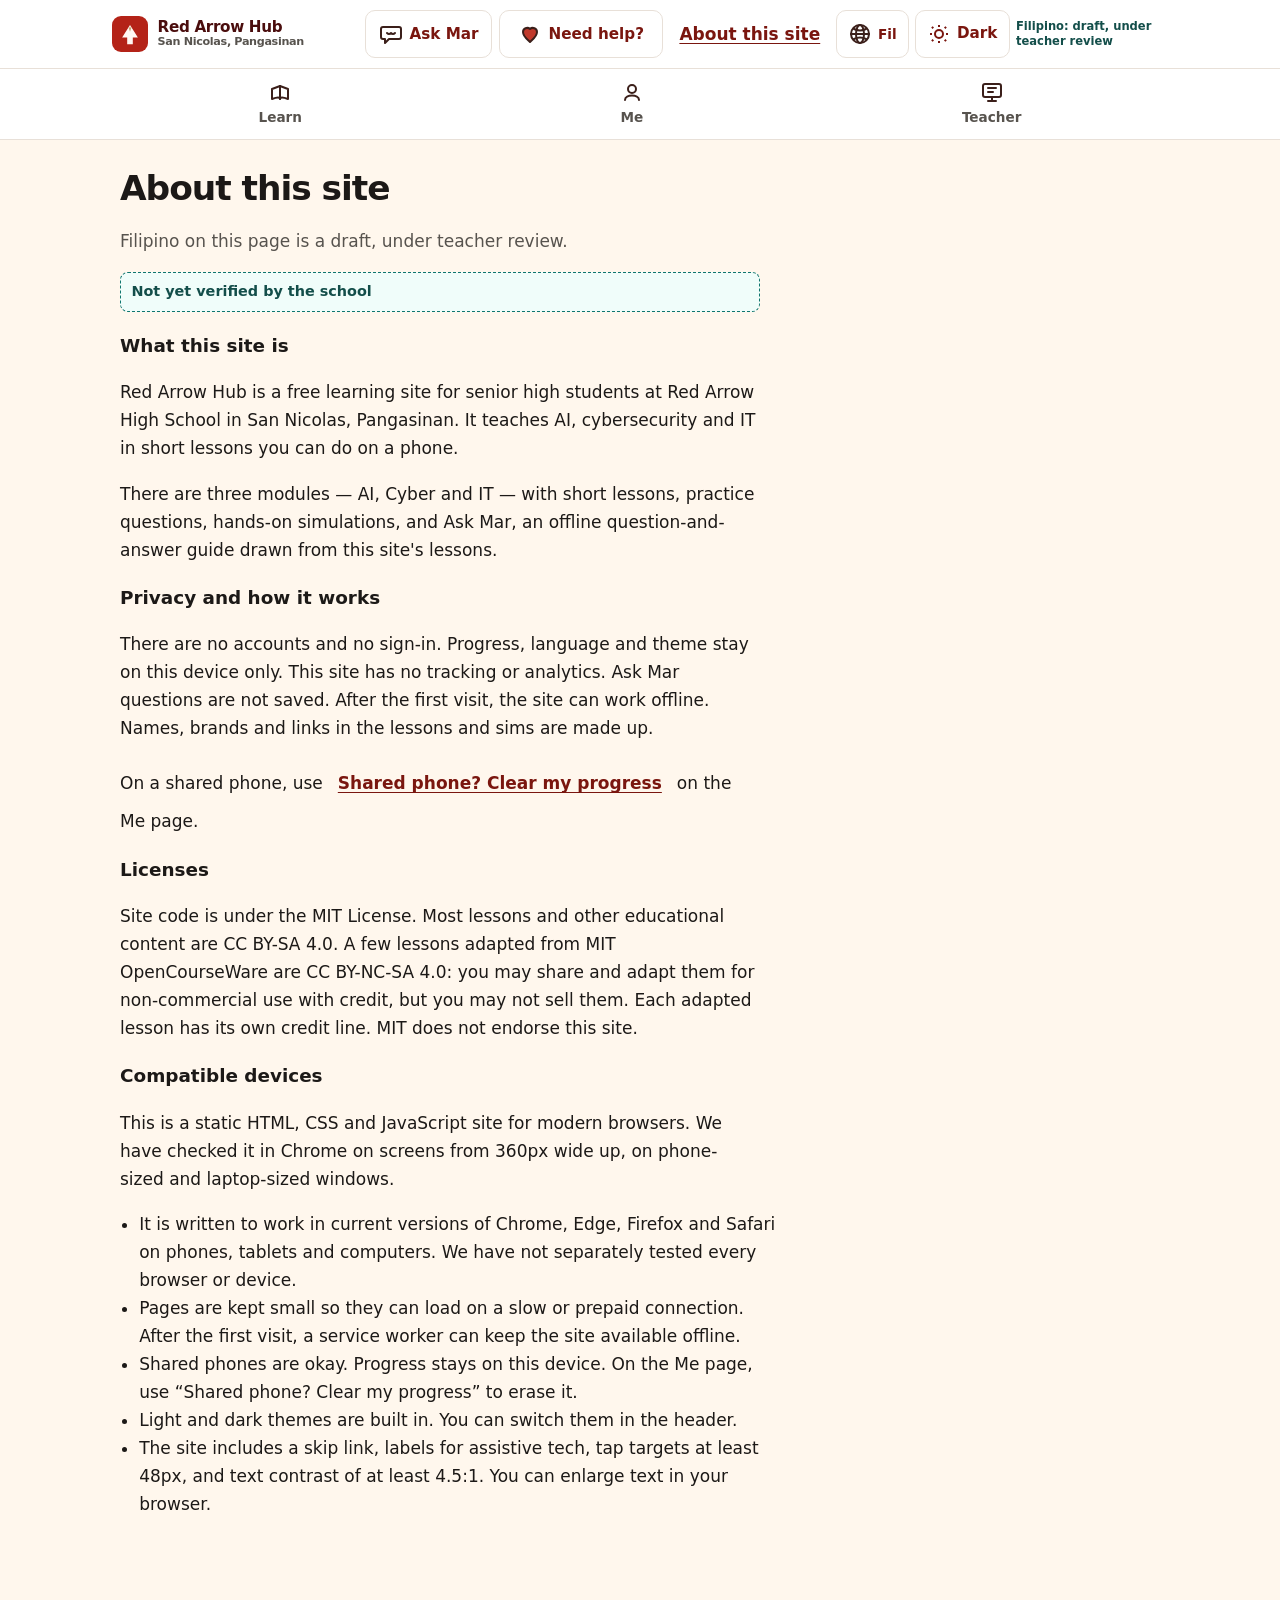
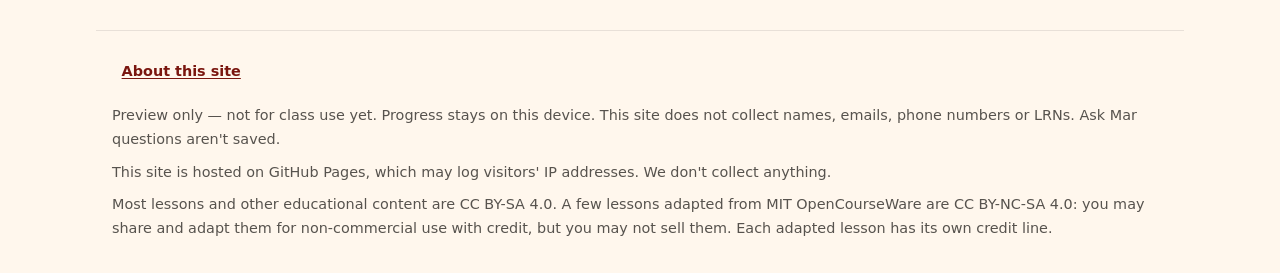
==== about.html @ ebcc93bf "Add the About page and finish v21 preview fixes (local only). Hotline numbers stay on one line, the " ====
<!DOCTYPE html><html lang="en"><head><script>(function(){try{var p=localStorage.getItem("ra-proj")==="1";var t=p?"light":localStorage.getItem("ra-theme");if(t!=="light"&&t!=="dark")t=(window.matchMedia&&matchMedia("(prefers-color-scheme: dark)").matches)?"dark":"light";document.documentElement.setAttribute("data-theme",t)}catch(e){}})();</script><meta charset="utf-8"><meta name="viewport" content="width=device-width, initial-scale=1"><meta name="theme-color" content="#7a160f"><title>About this site · Red Arrow Hub</title><link rel="stylesheet" href="css/styles.css"><link rel="stylesheet" href="v2.css"><link rel="icon" href="assets/logo.svg"><link rel="manifest" href="manifest.webmanifest"></head><body data-page="about"><a class="skip-link" href="#main">Skip to content</a><header class="site-header" id="shell-header"><div class="header-inner"><a class="logo" href="index.html"><img src="assets/logo.svg" width="36" height="36" alt=""><span class="logo-text"><strong>Red Arrow Hub</strong><span>San Nicolas, Pangasinan</span></span></a></div></header><main id="main" class="wrap" tabindex="-1"><p class="boot-msg" role="status"><span class="boot-dot" aria-hidden="true"></span>Loading lessons… · Naglo-load ang mga aralin…</p><noscript><p class="boot-msg">Red Arrow Hub needs JavaScript to show lessons. Please turn it on in your browser settings, or ask a teacher for help. · Kailangan ng JavaScript ng Red Arrow Hub. Paki-on ito sa browser settings, o magtanong sa guro.</p></noscript></main><script defer src="data.js"></script><script defer src="art/art-index.js"></script><script defer src="askmar/askmar-safety.js"></script><script defer src="v2.js"></script></body></html>
---- css/styles.css ----
/* Red Arrow AI & Cyber Hub
   Mobile-first, system fonts only, no external requests. */

:root {
  --red: #c0392b;
  --red-dark: #7a160f;
  --red-deep: #4a0d0d;
  --red-soft: #fde8e6;
  --stroke: #3b1f1a;
  --ink: #1c1917;
  --muted: #57534e;
  --paper: #fff7ed;
  --card: #ffffff;
  --line: #e8e0d8;
  --gold: #f5b301;
  --teal: #0f766e;
  --teal-soft: #ccfbf1;
  --ok: #166534;
  --ok-soft: #dcfce7;
  --warn: #9a3412;
  --warn-soft: #ffedd5;
  --bad: #991b1b;
  --bad-soft: #fee2e2;
  --shadow: 0 8px 24px rgba(74, 13, 13, 0.08);
  --radius: 16px;
  --max: 68rem;
  --header-h: 3.75rem;
  --font: system-ui, -apple-system, "Segoe UI", Roboto, "Noto Sans", "Helvetica Neue", Arial, sans-serif;
  --mono: ui-monospace, "Cascadia Code", "SF Mono", Menlo, Consolas, monospace;
  --font-mono: var(--mono);
  --bg: var(--paper);
  --text: var(--ink);
  --border: var(--line);
  --card: #fff;
}

*,
*::before,
*::after { box-sizing: border-box; }

html {
  scroll-behavior: smooth;
  -webkit-text-size-adjust: 100%;
}

body {
  margin: 0;
  font-family: var(--font);
  font-size: 1.0625rem;
  line-height: 1.65;
  color: var(--ink);
  background: var(--paper);
  min-height: 100vh;
}

img, svg { max-width: 100%; height: auto; }
a { color: var(--red-dark); text-underline-offset: 0.15em; }
a:hover { color: var(--red); }
:focus-visible {
  outline: 3px solid var(--red);
  outline-offset: 2px;
}

.skip-link {
  position: absolute;
  left: 0.75rem;
  top: -100px;
  background: var(--red-deep);
  color: #fff;
  padding: 0.5rem 0.85rem;
  border-radius: 0 0 8px 8px;
  z-index: 100;
  min-height: 48px;
  display: inline-flex;
  align-items: center;
  box-sizing: border-box;
}
.skip-link:focus { top: 0; }

/* Header */
.site-header {
  position: sticky;
  top: 0;
  z-index: 40;
  background: var(--card);
  border-bottom: 1px solid var(--line);
}
.header-inner {
  max-width: var(--max);
  margin: 0 auto;
  display: flex;
  flex-wrap: wrap;
  align-items: center;
  justify-content: space-between;
  gap: 0.75rem;
  padding: 0.6rem 1rem;
  min-height: var(--header-h);
}
.logo {
  display: flex;
  align-items: center;
  gap: 0.6rem;
  text-decoration: none;
  color: var(--red-deep);
  font-weight: 750;
  letter-spacing: -0.02em;
  min-width: 0;
}
.logo svg { width: 36px; height: 36px; flex: 0 0 auto; }
.logo-text { display: flex; flex-direction: column; line-height: 1.15; min-width: 0; }
.logo-text strong { font-size: 0.95rem; white-space: nowrap; overflow: hidden; text-overflow: ellipsis; }
.logo-text span { font-size: 0.7rem; font-weight: 600; color: var(--muted); }

.header-actions { display: flex; align-items: center; gap: 0.5rem; flex: 0 0 auto; }

.lang-toggle {
  display: inline-flex;
  border: 1px solid var(--line);
  border-radius: 999px;
  overflow: hidden;
  background: var(--paper);
}
.lang-toggle button {
  appearance: none;
  border: 0;
  background: transparent;
  color: var(--muted);
  font: inherit;
  font-size: 0.75rem;
  font-weight: 700;
  letter-spacing: 0.04em;
  padding: 0.4rem 0.65rem;
  cursor: pointer;
  min-height: 36px;
}
.lang-toggle button[aria-pressed="true"] {
  background: var(--red);
  color: #fff;
}

.nav-toggle {
  appearance: none;
  border: 1px solid var(--line);
  background: #fff;
  border-radius: 10px;
  padding: 0.4rem 0.7rem;
  font: inherit;
  font-size: 0.85rem;
  font-weight: 650;
  cursor: pointer;
  min-height: 40px;
  color: var(--ink);
}
.site-nav {
  display: none;
  border-top: 1px solid var(--line);
  background: #fff;
  flex-basis: 100%;
  width: 100%;
}
.site-nav.open { display: block; }
.site-nav ul {
  list-style: none;
  margin: 0 auto;
  padding: 0.5rem 1rem 0.85rem;
  max-width: var(--max);
}
.site-nav a {
  display: block;
  text-decoration: none;
  color: var(--ink);
  font-weight: 600;
  padding: 0.7rem 0.4rem;
  border-radius: 8px;
}
.site-nav a:hover,
.site-nav a[aria-current="page"] {
  background: var(--red-soft);
  color: var(--red-dark);
}

.draft-banner {
  display: none;
  background: var(--warn-soft);
  color: var(--warn);
  text-align: center;
  font-size: 0.85rem;
  padding: 0.5rem 1rem;
  border-bottom: 1px solid #fdba74;
}
body.lang-fil .draft-banner { display: block; }

.wrap {
  max-width: var(--max);
  margin: 0 auto;
  padding: 1.25rem 1rem 3rem;
}

/* Hero */
.hero {
  position: relative;
  overflow: hidden;
  background:
    linear-gradient(165deg, var(--red-deep) 0%, var(--red-dark) 48%, #9f1e16 100%);
  color: #fff;
  padding: 2.1rem 1rem 2.4rem;
}
.hero .wrap { padding-top: 0; padding-bottom: 0; }
.hero-kicker {
  display: inline-block;
  background: rgba(255,255,255,0.12);
  border: 1px solid rgba(255,255,255,0.22);
  border-radius: 999px;
  font-size: 0.75rem;
  font-weight: 700;
  letter-spacing: 0.06em;
  text-transform: uppercase;
  padding: 0.3rem 0.7rem;
  margin: 0 0 0.9rem;
}
.hero h1 {
  font-size: clamp(1.7rem, 5vw, 2.7rem);
  line-height: 1.15;
  letter-spacing: -0.03em;
  margin: 0 0 0.75rem;
  max-width: 18ch;
}
.hero .lead {
  margin: 0 0 1.25rem;
  max-width: 38rem;
  font-size: 1.05rem;
  color: rgba(255,255,255,0.9);
}
.hero-actions { display: flex; flex-wrap: wrap; gap: 0.6rem; }
.hero-arrow {
  position: absolute;
  right: -1.5rem;
  bottom: -2rem;
  width: 11rem;
  height: 11rem;
  opacity: 0.12;
  pointer-events: none;
}

/* Buttons */
.btn {
  display: inline-flex;
  align-items: center;
  justify-content: center;
  gap: 0.4rem;
  text-decoration: none;
  font-weight: 700;
  font-size: 0.95rem;
  border-radius: 999px;
  padding: 0.7rem 1.15rem;
  min-height: 48px;
  border: 2px solid transparent;
  cursor: pointer;
  font-family: inherit;
}
.btn-primary { background: #fff; color: var(--red-dark); }
.btn-primary:hover { background: var(--red-soft); color: var(--red-dark); }
.btn-ghost { background: transparent; color: #fff; border-color: rgba(255,255,255,0.45); }
.btn-ghost:hover { background: rgba(255,255,255,0.1); color: #fff; }
.btn-solid { background: var(--red); color: #fff; border-color: var(--red); }
.btn-solid:hover { background: var(--red-dark); color: #fff; }
.btn-outline { background: #fff; color: var(--red-dark); border-color: var(--line); }
.btn-outline:hover { border-color: var(--red); color: var(--red); }
.btn[disabled] { opacity: 0.55; cursor: not-allowed; }

/* Cards & grids */
.grid {
  display: grid;
  gap: 1rem;
}
.cards-2, .cards-4 { display: grid; gap: 1rem; }
.card {
  background: var(--card);
  border: 1px solid var(--line);
  border-radius: var(--radius);
  padding: 1.15rem 1.15rem 1.25rem;
  box-shadow: var(--shadow);
  text-decoration: none;
  color: inherit;
  display: flex;
  flex-direction: column;
  gap: 0.4rem;
}
a.card:hover { border-color: var(--red); transform: translateY(-1px); }
.card h2, .card h3 { margin: 0.15rem 0 0.2rem; letter-spacing: -0.02em; }
.card p { margin: 0; color: var(--muted); }
.card .icon-bubble {
  width: 2.5rem;
  height: 2.5rem;
  border-radius: 12px;
  display: grid;
  place-items: center;
  background: var(--red-soft);
  color: var(--red-dark);
  margin-bottom: 0.25rem;
}
.card .icon-bubble.teal { background: var(--teal-soft); color: var(--teal); }
.card .go {
  margin-top: auto;
  padding-top: 0.7rem;
  font-weight: 700;
  color: var(--red-dark);
  font-size: 0.9rem;
}

.section-head { margin: 2rem 0 1rem; }
.section-head h2 {
  margin: 0 0 0.35rem;
  font-size: 1.45rem;
  letter-spacing: -0.02em;
}
.section-head p { margin: 0; color: var(--muted); }

.note, .callout {
  border-radius: 12px;
  padding: 0.9rem 1rem;
  margin: 1rem 0;
}
.callout { background: #fff; border: 1px solid var(--line); }
.callout-tip { background: var(--teal-soft); border: 1px solid #99f6e4; }
.callout-warn { background: var(--warn-soft); border: 1px solid #fdba74; }
.callout-try { background: var(--red-soft); border: 1px solid #fecaca; }
.callout h3 { margin: 0 0 0.3rem; font-size: 1rem; }
.callout p:last-child { margin-bottom: 0; }

.kicker {
  color: var(--red);
  font-weight: 700;
  font-size: 0.8rem;
  letter-spacing: 0.06em;
  text-transform: uppercase;
  margin: 0 0 0.35rem;
}
.lead { font-size: 1.12rem; color: var(--muted); }

article.lesson h1,
.page-title {
  font-size: clamp(1.55rem, 4vw, 2.15rem);
  letter-spacing: -0.03em;
  line-height: 1.2;
  margin: 0 0 0.6rem;
}
article.lesson h2 {
  font-size: 1.2rem;
  margin: 1.6rem 0 0.5rem;
  letter-spacing: -0.02em;
}
article.lesson ul, article.lesson ol { padding-left: 1.2rem; }
article.lesson li { margin: 0.3rem 0; }

.lesson-nav {
  display: flex;
  justify-content: space-between;
  gap: 0.75rem;
  flex-wrap: wrap;
  margin-top: 2rem;
  padding-top: 1.25rem;
  border-top: 1px solid var(--line);
}

/* Quiz */
.quiz {
  background: #fff;
  border: 1px solid var(--line);
  border-radius: var(--radius);
  padding: 1.1rem;
  margin: 2rem 0 0;
  box-shadow: var(--shadow);
}
.quiz h2 { margin: 0 0 0.35rem; font-size: 1.2rem; }
.quiz-progress { color: var(--muted); font-size: 0.9rem; margin-bottom: 0.8rem; }
.quiz-q { font-weight: 700; margin: 0 0 0.75rem; }
.choices { display: grid; gap: 0.5rem; }
.choice {
  text-align: left;
  font: inherit;
  background: var(--paper);
  border: 1px solid var(--line);
  border-radius: 12px;
  padding: 0.75rem 0.9rem;
  cursor: pointer;
  min-height: 48px;
}
.choice:hover { border-color: var(--red); }
.choice.selected { border-color: var(--red); background: var(--red-soft); }
.choice.correct { border-color: var(--ok); background: var(--ok-soft); }
.choice.wrong { border-color: var(--bad); background: var(--bad-soft); }
.quiz-feedback { margin: 0.8rem 0 0; padding: 0.7rem 0.8rem; border-radius: 10px; }
.quiz-feedback.ok { background: var(--ok-soft); color: var(--ok); }
.quiz-feedback.bad { background: var(--bad-soft); color: var(--bad); }
.quiz-actions { display: flex; flex-wrap: wrap; gap: 0.5rem; margin-top: 1rem; }
.quiz-score { font-size: 1.05rem; }

/* Phishing game */
.phish-frame {
  background: #fff;
  border: 1px solid var(--line);
  border-radius: var(--radius);
  overflow: hidden;
  box-shadow: var(--shadow);
}
.phish-meta {
  display: flex;
  justify-content: space-between;
  gap: 0.5rem;
  font-size: 0.85rem;
  color: var(--muted);
  padding: 0.7rem 1rem;
  background: var(--paper);
  border-bottom: 1px solid var(--line);
}
.message {
  padding: 1rem;
  font-family: var(--font);
}
.message .from { font-weight: 700; margin: 0 0 0.15rem; }
.message .via { font-size: 0.8rem; color: var(--muted); margin: 0 0 0.7rem; }
.message .bubble {
  background: #f4f4f5;
  border-radius: 4px 16px 16px 16px;
  padding: 0.85rem 1rem;
  white-space: pre-wrap;
}
.message .linkish { color: #1d4ed8; text-decoration: underline; word-break: break-all; }
.phish-actions {
  display: grid;
  grid-template-columns: 1fr 1fr;
  gap: 0.6rem;
  padding: 0 1rem 1rem;
}
.phish-actions .btn { border-radius: 12px; }

/* Password checker */
.pw-box label { font-weight: 700; display: block; margin-bottom: 0.4rem; }
.pw-row { display: flex; gap: 0.4rem; }
.pw-row input[type="password"],
.pw-row input[type="text"] {
  flex: 1;
  font: inherit;
  padding: 0.7rem 0.8rem;
  border: 1px solid var(--line);
  border-radius: 12px;
  min-height: 48px;
  background: #fff;
}
.meter {
  height: 10px;
  background: var(--line);
  border-radius: 999px;
  overflow: hidden;
  margin: 0.8rem 0 0.35rem;
}
.meter > span {
  display: block;
  height: 100%;
  width: 0;
  background: var(--bad);
  transition: width 0.2s ease, background 0.2s ease;
}
.tips { margin: 0.8rem 0 0; padding-left: 1.15rem; }
.tips li { margin: 0.25rem 0; }
.privacy-inline { font-size: 0.85rem; color: var(--muted); margin-top: 0.6rem; }

/* Careers */
.role {
  border-left: 4px solid var(--red);
  padding-left: 0.9rem;
  margin: 1.2rem 0;
}
.resource {
  display: block;
  background: #fff;
  border: 1px solid var(--line);
  border-radius: 14px;
  padding: 1rem 1.1rem;
  margin: 0.7rem 0;
  text-decoration: none;
  color: inherit;
}
.resource:hover { border-color: var(--red); }
.resource h3 { margin: 0 0 0.25rem; font-size: 1.05rem; }
.resource p { margin: 0; color: var(--muted); font-size: 0.95rem; }
.resource .src { font-size: 0.75rem; font-weight: 700; color: var(--teal); letter-spacing: 0.04em; text-transform: uppercase; margin-bottom: 0.2rem; }

/* Footer */
.site-footer {
  background: var(--red-deep);
  color: rgba(255,255,255,0.85);
  padding: 1.6rem 1rem 2.2rem;
  font-size: 0.9rem;
}
.site-footer .wrap { padding-top: 0; padding-bottom: 0; }
.site-footer a { color: #fff; }
.site-footer p { margin: 0.35rem 0; }
.fineprint { opacity: 0.8; font-size: 0.82rem; }

/* Progress chips */
.progress-row { display: flex; flex-wrap: wrap; gap: 0.4rem; margin: 0.6rem 0 0; }
.chip {
  font-size: 0.75rem;
  font-weight: 700;
  border-radius: 999px;
  padding: 0.2rem 0.55rem;
  background: var(--paper);
  border: 1px solid var(--line);
  color: var(--muted);
}
.chip.done { background: var(--ok-soft); border-color: #86efac; color: var(--ok); }

/* Utilities */
.sr-only {
  position: absolute;
  width: 1px; height: 1px;
  padding: 0; margin: -1px;
  overflow: hidden; clip: rect(0,0,0,0);
  border: 0;
}
.muted { color: var(--muted); }
.center { text-align: center; }
.mt-0 { margin-top: 0; }

@media (min-width: 640px) {
  .cards-2 { grid-template-columns: 1fr 1fr; }
  .cards-4 { grid-template-columns: 1fr 1fr; }
  .hero { padding: 3rem 1rem 3.2rem; }
  .hero-arrow { width: 16rem; height: 16rem; right: 4%; bottom: -3rem; opacity: 0.16; }
}

@media (min-width: 900px) {
  .nav-toggle { display: none; }
  .site-nav {
    display: block;
    border-top: 0;
    margin-left: auto;
    flex-basis: auto;
    width: auto;
  }
  .header-inner { flex-wrap: nowrap; }
  .site-header .header-inner { display: grid; grid-template-columns: auto 1fr auto; align-items: center; }
  .site-nav { grid-column: 2; background: transparent; }
  .site-nav ul {
    display: flex;
    justify-content: flex-end;
    gap: 0.15rem;
    padding: 0 0.5rem;
  }
  .site-nav a { padding: 0.45rem 0.65rem; font-size: 0.92rem; }
  .header-actions { grid-column: 3; }
  .cards-4 { grid-template-columns: repeat(4, 1fr); }
  .wrap { padding: 1.75rem 1.5rem 4rem; }
}

@media (prefers-reduced-motion: reduce) {
  html { scroll-behavior: auto; }
  a.card:hover { transform: none; }
  .meter > span { transition: none; }
}
---- v2.css ----
/* Red Arrow Hub — app styles (loads after css/styles.css).
   One file, one pass: tokens first, then components. Colors come from tokens so
   dark mode only has to change tokens, not every component.
   Contrast targets: text >= 4.5:1 (AA) in both themes. */

/* ============ 1. Tokens ============ */
:root{
  --focus:#1d4ed8;
  --muted-strong:#44403c;
  --hover-bg:#fff1ef;
  --brand:#7a160f;
  --hint-bg:#eef6ff;--hint-line:#bfdbfe;--hint-ink:#1e3a8a;
  --soft-bg:#fff7ed;--soft-line:#fed7aa;--soft-ink:#7c2d12;
  --note-bg:#f0fdfa;--note-line:#0f766e;--note-ink:#134e4a;
  --gold-soft:#fffbeb;
  --purple-fill:#ede9fe;--purple-text:#5b21b6;
  --teal-fill:#ccfbf1;--teal-text:#0f766e;
  --green-fill:#dcfce7;--green-text:#166534;
  --lvl0-bg:#f5f5f4;--lvl0-ink:#44403c;
  --lvl2-bg:#dbeafe;--lvl2-ink:#1e3a8a;   /* 9.6:1 */
  --lvl3-bg:#dcfce7;--lvl3-ink:#14532d;   /* 8.9:1 */
  --lvl4-bg:#7a160f;--lvl4-ink:#fff;      /* 10:1 */
  --track:#e7e5e4;
  --kicker:#c0392b;
  --tab-h:68px;
  --font-mono:ui-monospace,"Cascadia Code","SF Mono",Menlo,Consolas,"Roboto Mono","Noto Sans Mono",monospace;
}
html[data-theme="dark"]{
  --bg:#0e1730;--card:#1a243a;--surface:#1a243a;--border:#6b7fa3;
  --text:#eef2f8;--muted:#a8b4c8;--muted-strong:#cbd5e1;--focus:#93c5fd;
  --paper:var(--bg);--ink:var(--text);--line:var(--border);
  --shadow:0 4px 16px rgba(0,0,0,.35);
  --red-soft:#3a1a1a;--ok-soft:#0b3d2a;--ok:#6ee7a0;--warn-soft:#3a2a12;--bad-soft:#3a1515;
  --hover-bg:#2a2150;
  --hint-bg:#172554;--hint-line:#3b5bab;--hint-ink:#dbeafe;
  --soft-bg:#3a2a12;--soft-line:#8a5a1c;--soft-ink:#fde3c4;
  --note-bg:#0f3d3a;--note-line:#5eead4;--note-ink:#ccfbf1;
  --gold-soft:#3a2f12;
  --purple-fill:#2a2150;--purple-text:#c4b5fd;
  --teal-fill:#0f3d3a;--teal-text:#5eead4;
  --green-fill:#0b3d2a;--green-text:#6ee7a0;
  --track:#33405c;
  --kicker:#fca5a5;
}
html[data-theme="dark"] body{background:var(--bg);color:var(--text)}

/* Light islands: the help card, sim boards and Need help stay warm and light in every theme
   (the art was drawn for light backgrounds, and the help card must look calm and familiar).
   In dark mode they use a dimmer off-white so they don't flash against the navy page. */
.overlay,.sim-board,.need-help-btn{
  color-scheme:light;
  --paper:#fff7ed;--card:#fff;--ink:#1c1917;--text:#1c1917;--muted:#57534e;--line:#e8e0d8;--border:#e8e0d8;
  --hover-bg:#fff1ef;--focus:#1d4ed8;
  --note-bg:#fff7ed;--note-line:#fed7aa;--note-ink:#7c2d12;
  --teal-text:#0f766e;--muted-strong:#44403c;--red-soft:#fde8e6;--kicker:#b03a2e;
  font-family:var(--font);letter-spacing:normal;color:var(--ink);
}
html[data-theme="dark"] .overlay{--paper:#ece3d6;--card:#f7f1e8;--line:#cbbfae;--border:#cbbfae}
html[data-theme="dark"] .sim-board{--paper:#f6efe6;--card:#ebe4da;--line:#c9bfb2;--border:#c9bfb2;border-color:#33405c}

/* ============ 2. Base ============ */
:focus-visible{outline:3px solid var(--focus)!important;outline-offset:3px}
main:focus,[tabindex="-1"]:focus{outline:none}
html.has-overlay,html.has-overlay body{overflow:hidden}
html{scroll-padding-bottom:calc(var(--tab-h) + 16px)}
html[data-theme="dark"] a{color:var(--teal-text)}
html[data-theme="dark"] a.btn-solid{color:#fff}
html[data-theme="dark"] a.btn-outline{color:var(--text)}
html[data-theme="dark"] .page-title,html[data-theme="dark"] .logo{color:var(--text)}
.sr-live{position:absolute;width:1px;height:1px;padding:0;margin:-1px;overflow:hidden;clip:rect(0,0,0,0);white-space:nowrap;border:0}
.muted{color:var(--muted)}
.kicker{color:var(--kicker)}
.section-gap{margin-top:1.5rem}
body.projector{font-size:1.5rem}

/* Loading shell (static HTML, replaced once scripts run) */
.boot-msg{display:flex;align-items:center;gap:.6rem;color:var(--muted);margin:1.5rem 0}
.boot-dot{width:.75rem;height:.75rem;border-radius:50%;background:var(--red);animation:boot-pulse 1s ease-in-out infinite alternate}
@keyframes boot-pulse{from{opacity:.25}to{opacity:1}}

/* ============ 3. Icons ============ */
.ui-ic{width:24px;height:24px;display:block;margin:0 auto;pointer-events:none;flex:0 0 auto}
.btn .ui-ic{display:inline-block;vertical-align:-6px;margin:0}
/* Icons are drawn dark-on-light: invert on dark surfaces, white on solid buttons. */
html[data-theme="dark"] .ui-ic{filter:invert(1) hue-rotate(180deg) brightness(1.15)}
html[data-theme="dark"] .overlay .ui-ic,html[data-theme="dark"] .sim-board .ui-ic,html[data-theme="dark"] .need-help-btn .ui-ic{filter:none}
html .btn-solid .ui-ic,html[data-theme="dark"] .btn-solid .ui-ic,html[data-theme="dark"] .overlay .btn-solid .ui-ic{filter:brightness(0) invert(1)}
html .btn-solid .ui-ic[src*="alert"],html[data-theme="dark"] .overlay .btn-solid .ui-ic[src*="alert"]{filter:none}
.icon-line,.note-line,.stat-line,.continue-meta{display:flex;align-items:flex-start;gap:.45rem}
.icon-line .ui-ic,.note-line .ui-ic,.continue-meta .ui-ic{margin:.1rem 0 0}
.stat-line{align-items:center;gap:.35rem .5rem;flex-wrap:wrap}
.stat-line .ui-ic{margin:0}.stat-line span{margin-right:.6rem}
.icon-heading{display:flex;align-items:center;gap:.4rem}.icon-heading .ui-ic{margin:0}
.icon-cell{display:flex;align-items:center;gap:.5rem}.icon-cell .ui-ic{margin:0;width:20px;height:20px}

/* ============ 4. Buttons, inputs, chips ============ */
.btn{min-height:48px}
.btn-outline,.nav-toggle{background:var(--card);color:var(--red-dark);border-color:var(--line)}
html[data-theme="dark"] .btn-outline,html[data-theme="dark"] .nav-toggle{color:var(--text);border-color:var(--border)}
.btn.is-wait,.btn[aria-disabled="true"]{background:var(--track);color:var(--muted-strong);border-color:var(--line);cursor:pointer}
.choice{min-height:48px;width:100%;color:var(--ink)}
html[data-theme="dark"] .choice{background:var(--card)}
.choice:hover,.mrow:hover{border-color:var(--red);background:var(--hover-bg)}
.choice:focus-visible,.mrow:focus-visible,.btn:focus-visible{box-shadow:0 0 0 6px rgba(29,78,216,.2)}
.text-input{flex:1;width:100%;min-width:0;min-height:48px;font:inherit;padding:.6rem .75rem;border:1px solid var(--line);border-radius:12px;background:var(--card);color:var(--ink);box-sizing:border-box}
.field-label{display:block;font-weight:700;margin-bottom:.25rem}
.save-status{min-height:1.4em;margin:.3rem 0 0;font-size:.9rem;font-weight:700;color:var(--teal-text)}
.save-status:empty{min-height:0;margin:0}

.lvl{display:inline-block;font-size:.875rem;font-weight:700;border-radius:999px;padding:.2rem .6rem;border:1px solid var(--line);background:var(--lvl0-bg);color:var(--lvl0-ink);white-space:normal;text-align:center;flex:0 1 auto;max-width:7rem}
.lvl.l2{background:var(--lvl2-bg);color:var(--lvl2-ink)}
.lvl.l3{background:var(--lvl3-bg);color:var(--lvl3-ink)}
.lvl.l4{background:var(--lvl4-bg);color:var(--lvl4-ink);border-color:var(--lvl4-bg)}

.tag-chip{display:inline-flex;align-items:center;justify-content:center;min-height:48px;min-width:48px;padding:12px 14px;border-radius:8px;border:2px solid currentColor;font:inherit;font-size:.9rem;font-weight:700;cursor:pointer}
.tag-chip.tag-ai{background:var(--purple-fill);color:var(--purple-text)}
.tag-chip.tag-cyber{background:var(--teal-fill);color:var(--teal-text)}
.tag-chip.tag-it{background:var(--green-fill);color:var(--green-text)}

.bar{height:8px;background:var(--track);border-radius:99px;overflow:hidden}
.bar>span{display:block;height:100%;background:var(--red)}

/* ============ 5. Header and tabs ============ */
.site-header,.tabbar{background:var(--card);color:var(--ink)}
.tabbar{border-top:1px solid var(--line)}
.tabbar-list{display:flex;justify-content:space-around;list-style:none;margin:0 auto;padding:.3rem;max-width:var(--max)}
.tab-link{position:relative;display:flex;flex-direction:column;align-items:center;gap:2px;min-width:48px;min-height:48px;box-sizing:border-box;padding:.4rem .6rem;text-align:center;text-decoration:none;color:var(--muted);font-weight:600;font-size:.85rem;border-radius:10px}
.tab-link:hover{color:var(--ink);background:var(--hover-bg)}
.tab-link.is-active{color:var(--red-dark);font-weight:800}
.tab-link.is-active::before{content:"";position:absolute;top:-.3rem;left:22%;right:22%;height:3px;border-radius:0 0 3px 3px;background:var(--red)}
html[data-theme="dark"] .tab-link.is-active{color:var(--text)}
html[data-theme="dark"] .tab-link{color:var(--muted)}
.logo{min-height:48px;display:inline-flex;align-items:center}
.header-actions{flex-wrap:wrap;align-items:center;gap:.4rem}
.nav-toggle{min-height:48px;min-width:48px;display:inline-flex;align-items:center;gap:.35rem}
.theme-toggle{min-height:48px;min-width:48px;display:inline-flex;align-items:center;justify-content:center;padding:.4rem .7rem}
.ask-toggle{display:none;gap:.4rem;border-radius:10px;padding:.4rem .8rem}
body.ask-open .ask-toggle{border-color:var(--red);background:var(--hover-bg)}
.fil-draft-note{font-size:.72rem;font-weight:700;color:var(--note-ink);line-height:1.25;max-width:9.5rem}
html[data-theme="dark"] .fil-draft-note{color:var(--teal-text)}
.draft-banner.is-shown{display:block}
html[data-theme="dark"] .draft-banner{background:var(--soft-bg);color:var(--soft-ink);border-color:var(--soft-line)}
.header-tool{position:relative;border-radius:10px;border-width:1px}
.header-tool .theme-ic{width:24px;height:24px;flex:0 0 auto;display:inline-block;background:currentColor;mask:url("data:image/svg+xml,%3Csvg xmlns='http://www.w3.org/2000/svg' viewBox='0 0 24 24'%3E%3Ccircle cx='12' cy='12' r='4' fill='none' stroke='black' stroke-width='2'/%3E%3Cpath fill='none' stroke='black' stroke-width='2' d='M12 3v2M12 19v2M4.9 4.9l1.4 1.4M17.7 17.7l1.4 1.4M3 12h2M19 12h2M4.9 19.1l1.4-1.4M17.7 6.3l1.4-1.4'/%3E%3C/svg%3E") center/24px 24px no-repeat;-webkit-mask:url("data:image/svg+xml,%3Csvg xmlns='http://www.w3.org/2000/svg' viewBox='0 0 24 24'%3E%3Ccircle cx='12' cy='12' r='4' fill='none' stroke='black' stroke-width='2'/%3E%3Cpath fill='none' stroke='black' stroke-width='2' d='M12 3v2M12 19v2M4.9 4.9l1.4 1.4M17.7 17.7l1.4 1.4M3 12h2M19 12h2M4.9 19.1l1.4-1.4M17.7 6.3l1.4-1.4'/%3E%3C/svg%3E") center/24px 24px no-repeat}
.header-tool[title]:hover::after,.header-tool[title]:focus-visible::after{content:attr(title);position:absolute;top:calc(100% + 6px);right:0;z-index:70;background:var(--card);color:var(--ink);border:1px solid var(--line);border-radius:8px;padding:.35rem .55rem;font-size:.8rem;font-weight:700;white-space:nowrap;box-shadow:var(--shadow);pointer-events:none}

/* ============ 6. Home ============ */
.home-top{display:block}
.home-ask{display:flex;gap:.4rem;margin:0 0 .5rem;align-items:stretch;min-width:0;max-width:100%;box-sizing:border-box}
.home-ask-in{flex:1 1 auto;min-width:0;width:100%;min-height:48px;font:inherit;padding:.6rem .75rem;border:1px solid var(--line);border-radius:12px;background:var(--card);color:var(--ink);box-sizing:border-box}
.home-ask .btn{flex:0 0 auto}
.home-live,.home-ask-results{margin:0 0 1rem}
.home-live:empty,.home-ask-results:empty{margin:0}
.home-live-empty{margin:.25rem 0 0;font-size:.95rem}
.home-ask-lessons{list-style:none;margin:.4rem 0 0;padding:0}
.home-ask-lessons a{display:flex;align-items:center;gap:.6rem;min-height:48px;padding:.5rem .7rem;border:1px solid var(--line);border-radius:12px;margin:.35rem 0;text-decoration:none;color:inherit;background:var(--card)}
.home-ask-lessons a .ui-ic{margin:0}
.home-ask-lessons a:hover{border-color:var(--red);background:var(--hover-bg)}

.continue-card{margin:.75rem 0 1.5rem;padding:18px 18px 20px;border-radius:16px;border-left:6px solid var(--red)}
.continue-card .kicker{margin:0}
.continue-title{font-size:1.3rem;line-height:1.3;margin:.15rem 0 .1rem;letter-spacing:-.02em}
.continue-meta{margin:0 0 .4rem}
.continue-btn{align-self:flex-start;gap:.5rem;padding-left:1.4rem;padding-right:1.1rem}

.section-title{font-size:1.35rem;letter-spacing:-.02em;margin:0 0 .75rem}
.course-grid{display:grid;gap:16px;align-items:start}
.card.course-card{padding:16px;border-radius:16px;margin:0}
.course-cover{width:100%;max-width:100%;height:auto;aspect-ratio:640/240;border-radius:12px;margin:0 0 .5rem;border:1px solid var(--line);background:var(--paper)}
html[data-theme="dark"] .course-cover{background:#f4efe8;border-color:#33405c;filter:brightness(.9)}
.course-title{font-family:var(--font);font-size:1.25rem;font-weight:750;line-height:1.3;letter-spacing:-.02em;margin:.2rem 0 0}
.course-count{margin:0;font-size:1rem;line-height:1.4;color:var(--muted)}
.course-progress{margin:.35rem 0 0}
.course-progress small{display:block;margin-top:.2rem}
.course-progress .course-new{margin:0 0 .4rem}
.course-start{gap:.45rem}
.course-tags{display:flex;flex-wrap:wrap;gap:8px;margin-top:12px}
.course-toggle{display:flex;align-items:center;justify-content:space-between;width:100%;min-height:48px;cursor:pointer;font:inherit;font-weight:700;color:var(--red-dark);background:transparent;border:0;border-radius:10px;padding:0 .4rem;margin-top:12px;text-align:left}
.course-toggle::after{content:"";width:.6rem;height:.6rem;border-right:2px solid currentColor;border-bottom:2px solid currentColor;transform:rotate(45deg) translate(-2px,-2px);transition:transform .15s;flex:0 0 auto}
.course-toggle[aria-expanded="true"]::after{transform:rotate(-135deg) translate(-2px,-2px)}
.course-toggle:hover{background:var(--hover-bg)}
html[data-theme="dark"] .course-toggle{color:var(--teal-text)}
.course-items{margin-top:0;border-top:1px solid var(--line);padding-top:4px}
.course-items[hidden]{display:none}

.mrow{display:flex;align-items:center;gap:.7rem;padding:.75rem .9rem;border:1px solid var(--line);border-radius:12px;background:var(--card);margin:.45rem 0;text-decoration:none;color:inherit;min-height:56px}
.mrow .ic{display:inline-flex;align-items:center;justify-content:center;width:2rem;flex:0 0 2rem}
.mrow .ic .ui-ic{margin:0}
.mrow .t{flex:1;min-width:0;overflow-wrap:anywhere}
.mrow small{display:block;color:var(--muted)}
.mrow .lvl{margin-top:.25rem}
.mrow.sim{border-left:4px solid var(--teal)}.mrow.quiz{border-left:4px solid var(--gold)}.mrow.unit{border-left:4px solid var(--red)}

/* ============ 7. Lessons, quizzes, runner ============ */
.dots{display:flex;gap:6px;justify-content:center;margin:.5rem 0 1rem}
.dots i{width:10px;height:10px;border-radius:50%;background:var(--line)}
.dots i.on{background:var(--red)}
.dots i.cur{outline:2px solid var(--red);outline-offset:2px}
.step-card{background:var(--card);color:var(--ink);border:1px solid var(--line);border-radius:var(--radius);padding:1.2rem;box-shadow:var(--shadow);text-align:center}
.step-card .art{font-size:3.2rem;line-height:1;margin:.3rem 0 .6rem}
.art img.diagram{display:block;width:100%;max-width:40rem;height:auto;margin:.2rem auto .6rem;border-radius:12px;border:1px solid var(--line);background:#fff7ed}
html[data-theme="dark"] .art img.diagram{background:#f4efe8;border-color:#33405c;filter:brightness(.92)}
.diagram-key{list-style:none;margin:.55rem 0 0;padding:0;text-align:left;font-size:.88rem;color:var(--ink)}
.diagram-key li{display:flex;gap:.45rem;align-items:flex-start;margin:.25rem 0;line-height:1.35}
.diagram-key .mk{flex:0 0 1.25rem;width:1.25rem;height:1.25rem;border-radius:50%;background:var(--gold);color:#1c1917;font-weight:800;font-size:.75rem;display:inline-flex;align-items:center;justify-content:center;margin-top:.1rem}
.lesson-actions{justify-content:space-between}
.quiz{background:var(--card);color:var(--ink)}
.hint{display:flex;align-items:flex-start;gap:.5rem;background:var(--hint-bg);border:1px solid var(--hint-line);border-radius:10px;padding:.6rem .8rem;margin:.5rem 0;color:var(--hint-ink)}
.hint .ui-ic{margin:.05rem 0 0}
.fb-soft,.pii-warn{background:var(--soft-bg);border:1px solid var(--soft-line);color:var(--soft-ink);border-radius:10px;padding:.7rem .8rem;margin-top:.8rem}
.pii-warn{padding:.6rem .8rem;margin:.4rem 15% .4rem 0;font-size:.9rem}
.fb-good{background:var(--ok-soft);color:var(--ok);border-radius:10px;padding:.7rem .8rem;margin-top:.8rem}
.lesson-credit{margin:.4rem 0 1rem;padding:.7rem .8rem;border:1px dashed var(--note-line);border-radius:10px;background:var(--note-bg);color:var(--note-ink)}
.lesson-credit p{margin:0 0 .4rem;font-size:.9rem;line-height:1.35}
.license-tag{font-weight:700;margin:0 0 .35rem}
.lesson-credit-links{margin:0 0 .55rem}
.lesson-credit-links a{color:var(--note-line);font-weight:700}
.lesson-deeper{display:inline-flex;align-items:center;min-height:48px;margin-top:.15rem}
.sim2{display:grid;gap:1rem}.sim2>.quiz{margin:0}
.term-box{font-family:var(--font-mono);background:#0b1220;color:#6ee7a0;border:1px solid #6b7fa3;border-radius:10px;padding:.7rem .8rem;overflow:auto}
.lesson-col,.ask-full,body[data-page="practice"] main>*,body[data-page="sim"] main>p{max-width:40rem}
body[data-page="lesson"] .lesson-grid:not(.has-practice){max-width:40rem;margin:0 auto}

/* ============ 8. Profile and teacher ============ */
.badge{display:inline-flex;flex-direction:column;align-items:center;gap:.35rem;width:7.5rem;padding:.7rem;border-radius:14px;border:1px dashed var(--line);margin:.4rem .6rem .4rem 0;text-align:center;font-size:.8rem;vertical-align:top}
.badge.got{border:1px solid var(--gold);background:var(--gold-soft)}
.badge img{width:80px;height:80px}
.badge.got img{animation:badge-pop .45s ease-out}
@keyframes badge-pop{0%{transform:scale(.72)}60%{transform:scale(1.08)}100%{transform:scale(1)}}
table.m{width:100%;border-collapse:collapse;font-size:.9rem;table-layout:fixed;overflow-wrap:anywhere;margin:0 0 1.25rem}
table.m td,table.m th{border-bottom:1px solid var(--line);padding:.45rem;text-align:left}
table.m td:last-child,table.m th:last-child{width:40%}

/* ============ 9. Ask Mar ============ */
.mar-face{width:64px;height:64px;border-radius:50%;display:block;margin:0 0 .6rem}
.chat .me{background:var(--red-soft);color:var(--ink);border-radius:14px 14px 4px 14px;padding:.6rem .8rem;margin:.5rem 0 .5rem 15%}
.chat .mar,.home-ask-results .mar{background:var(--card);color:var(--ink);border:1px solid var(--line);border-radius:14px 14px 14px 4px;padding:.7rem .9rem;margin:.5rem 15% .5rem 0}
.home-ask-results .mar{margin-right:0}
.think-q{color:var(--muted-strong)}
.ask-form{display:flex;gap:.4rem;margin-top:1rem}
.ask-tools{display:flex;flex-wrap:wrap;gap:.4rem}
.ask-turn{display:block;width:100%;margin:.5rem 0}
.need-help-btn{display:flex;align-items:center;justify-content:center;gap:.4rem;width:100%;box-sizing:border-box;min-height:48px;margin-top:.6rem;background:#fff;color:#0f766e;border:2px solid #0f766e;border-radius:12px;font-weight:700;scroll-margin-bottom:200px}
.need-help-btn .ui-ic{margin:0}
.need-help-btn:hover,.need-help-btn:focus{background:#f0fdfa;color:#0f766e;border-color:#0f766e}
html[data-theme="dark"] .need-help-btn{background:#f7f1e8}
.happen-btn{display:block;width:100%;margin-top:.7rem}
.ask-side{display:none}
.ask-side-head{display:flex;align-items:center;gap:.6rem;margin:0 0 .5rem}
.ask-side-head .mar-face{width:40px;height:40px;margin:0}
.ask-side-head .page-title{flex:1;font-size:1.3rem;margin:0}
.ask-side-close{min-width:48px;padding:0;border-radius:10px}
.ask-side-close .ui-ic{margin:0}

/* ============ 10. Help card ============ */
.overlay{position:fixed;inset:0;z-index:99;overflow:auto;padding:1.5rem 1rem;min-height:100dvh;height:100dvh;background:var(--paper);overscroll-behavior:contain}
.overlay-inner{max-width:34rem;margin:0 auto}
.overlay-head{display:flex;align-items:flex-start;justify-content:space-between;gap:.75rem}
.overlay-head h2{margin:.2rem 0 .4rem;font-size:1.6rem;letter-spacing:-.02em}
.overlay-close{flex:0 0 auto;border-radius:10px;padding:.4rem .8rem;gap:.35rem}
.overlay-close .ui-ic{margin:0}
.overlay .big{display:flex;align-items:center;justify-content:flex-start;gap:.6rem;width:100%;min-height:56px;margin:.6rem 0;text-align:left;border-radius:14px}
.overlay .big .ui-ic{margin:0}
.overlay .btn-outline,.overlay .btn-outline.big{background:var(--card);color:var(--ink);border-color:var(--line)}
.overlay .btn-solid,.overlay a.btn-solid{background:#7a160f;color:#fff;border-color:#7a160f;min-height:56px}
.overlay .overlay-done{justify-content:center;margin-top:1.25rem}
.overlay-label{margin:.9rem 0 0;font-weight:700}
.help-guide-note{margin:.2rem 0 .6rem}
.unverified-note{margin:.35rem 0 .7rem;padding:.45rem .65rem;border:1px dashed var(--note-line);border-radius:8px;background:var(--note-bg);color:var(--note-ink);font-weight:700;font-size:.9rem}

/* ============ 11. Sim boards (tap-only, 48px rows, labelled status, pinned budget) ============ */
.sim-board{background:var(--card);border:1px solid var(--line);border-radius:14px;padding:1rem;box-shadow:0 8px 24px rgba(28,25,23,.08);margin:0 0 1rem}
.sim-art,.router-fig{background:#fff;color:#1c1917}
.sim-art{display:block;width:min(100%,16rem);height:auto;margin:.3rem auto .7rem;padding:.35rem;border-radius:12px;box-sizing:border-box}
html[data-theme="dark"] .sim-art,html[data-theme="dark"] .router-fig{background:#f6efe6}
.mango-grid{display:grid;grid-template-columns:repeat(auto-fill,minmax(5.5rem,1fr));gap:.5rem;margin:.6rem 0}
.mango-card,.pc-part,.pc-slot{min-height:56px;border:2px solid var(--line);border-radius:12px;background:var(--paper);color:var(--ink);display:flex;flex-direction:column;align-items:center;justify-content:center;gap:.2rem;padding:.4rem;cursor:pointer;font:inherit;text-align:center}
.mango-card.is-sel,.pc-part.is-sel,.pc-slot.is-target{border-color:#7a160f;box-shadow:0 0 0 3px rgba(122,22,15,.2)}
.mango-img{width:3.2rem;height:auto}
.mango-bins,.row-acts,.scene-nav{display:flex;flex-wrap:wrap;gap:.4rem;margin:.6rem 0}
.bin-btn,.row-acts .btn,.flag-btn{min-height:48px}
.light-rows,.inbox-rows,.alert-rows{display:flex;flex-direction:column;gap:.45rem}
.light-row,.inbox-row,.alert-row{display:flex;flex-wrap:wrap;align-items:center;gap:.5rem .7rem;width:100%;min-height:48px;padding:.55rem .7rem;border:1px solid var(--line);border-radius:12px;background:var(--paper);color:var(--ink);text-align:left;font:inherit;cursor:pointer}
.inbox-row,.alert-row{flex-direction:column;align-items:stretch;cursor:default}
.light-dot{width:1.1rem;height:1.1rem;border-radius:50%;border:2px solid #3b1f1a;flex:0 0 auto}
.light-dot.st-on{background:#0f766e}.light-dot.st-warn{background:#c0392b}.light-dot.st-off{background:#fff7ed}
.light-text,.light-text strong,.light-clue{flex:1;min-width:0;color:var(--ink)}
.inbox-meta{margin:0;font-size:.85rem;color:#44403c}
.inbox-body,.alert-row p{margin:.15rem 0}
.threat-line{width:100%;margin-bottom:.7rem;white-space:normal;text-align:left}
.fact-item{border-top:1px solid var(--line);padding:.7rem 0}
.bubble{background:var(--card);border:1px solid var(--line);border-radius:14px 14px 14px 4px;padding:.6rem .8rem;box-shadow:0 6px 16px rgba(28,25,23,.06)}
.btn.is-on{border-color:#7a160f;background:#fff1ef;color:#7a160f}
.pc-slots{display:grid;grid-template-columns:1fr;gap:.4rem;margin:.6rem 0}
.pc-slot{align-items:flex-start;text-align:left}
.pc-part{align-items:flex-start;text-align:left;width:100%;margin:.3rem 0}
.budget-pin{display:flex;flex-direction:column;align-items:stretch;gap:.35rem;box-sizing:border-box;min-height:40px;max-height:none;padding:.4rem .7rem;position:static;margin:0 0 .6rem;background:var(--paper);border:2px solid #0f766e;border-radius:12px;color:var(--ink)}
.budget-pin.is-over{border-color:#c0392b;background:#fff1ef}
.budget-pin p{margin:0;font-weight:700;font-size:.9rem;line-height:1.3;white-space:normal;overflow:visible;text-overflow:clip;flex:none;width:100%;min-width:0}
.budget-meter{height:8px;width:100%;flex:none;background:#e7e5e4;border-radius:99px;overflow:hidden}
.budget-meter>span{display:block;height:100%;background:#0f766e}
.budget-pin.is-over .budget-meter>span{background:#c0392b}
.budget-left{margin:0 0 .45rem;font-weight:700;font-size:.95rem;color:#134e4a;line-height:1.3}
.quiz-actions .budget-left{flex-basis:100%;width:100%}

/* ============ 12. Footer ============ */
.site-footer{max-width:var(--max,68rem);margin:2rem auto 1rem;padding:1rem;border-top:1px solid var(--line);background:var(--paper);color:var(--muted);font-size:.9rem}
.site-footer p{margin:0}
.site-footer p+p{margin-top:.55rem}

/* ============ 13. Layout by width ============ */
@media (max-width:360px){
  .btn{padding:.6rem .8rem}
  .mrow{gap:.4rem;padding:.6rem}.mrow .ic{width:1.6rem;flex-basis:1.6rem}
  main.wrap{padding-left:1rem;padding-right:1rem}
}
@media (max-width:767px){
  body{padding-bottom:calc(var(--tab-h) + 8px)}
  html{scroll-padding-bottom:88px}
  .site-header{position:static}
  .header-inner{flex-wrap:nowrap;gap:.4rem;padding:.35rem 1rem;min-height:48px}
  .logo{flex:1 1 auto;min-width:0}
  .logo-text strong{font-size:.95rem}
  .logo-text span{display:none}
  .header-actions{flex-wrap:nowrap;gap:.3rem}
  .fil-draft-note{position:absolute;width:1px;height:1px;overflow:hidden;clip:rect(0,0,0,0)}
  .header-tool .tool-label{position:absolute;width:1px;height:1px;padding:0;margin:-1px;overflow:hidden;clip:rect(0,0,0,0);white-space:nowrap;border:0}
  .header-tool.nav-toggle,.header-tool.theme-toggle{width:48px;min-width:48px;min-height:48px;padding:0;justify-content:center;gap:0}
  .tabbar{position:fixed;left:0;right:0;bottom:0;z-index:50;box-shadow:0 -4px 16px rgba(0,0,0,.06);padding-bottom:env(safe-area-inset-bottom,0)}
  .tab-link.is-active::before{top:-.3rem}
  .site-footer{margin-bottom:calc(var(--tab-h) + 1rem)}
  body[data-page="home"] .wrap{padding-left:16px;padding-right:16px}
  .ask-full .ask-form{position:fixed;left:0;right:0;bottom:calc(var(--tab-h) + var(--kb,0px));background:var(--card);padding:.6rem 1rem;margin:0;border-top:1px solid var(--line);z-index:51}
  .ask-full .ask-tools{position:fixed;left:0;right:0;bottom:calc(var(--tab-h) + var(--kb,0px) + 3.6rem);background:var(--card);padding:.4rem 1rem 0;margin:0;z-index:51;border-top:1px solid var(--line)}
  .ask-full .chat{padding-bottom:240px}
  .quiz-actions .btn-solid{width:100%;min-height:56px;margin-bottom:1.25rem}
  /* Keep Check/Hint/Next in normal flow under the choices so they never cover answers or each other. */
  .quiz-actions{position:static;margin-bottom:calc(var(--tab-h) + 24px);scroll-margin-bottom:calc(var(--tab-h) + 24px)}
  .scene-nav{margin-bottom:calc(var(--tab-h) + 24px);scroll-margin-bottom:calc(var(--tab-h) + 24px)}
  .mango-bins{position:static;gap:.5rem}
  body.sim-pc .pc-body .sim-art{max-height:96px;width:auto;margin:.2rem auto .4rem}
  .pc-slot,.pc-part,body.sim-pc .quiz-actions .btn{scroll-margin-bottom:88px}
  /* Practice page: fit question + choices + Check on one phone screen */
  body[data-page="practice"] .wrap{padding-top:.4rem;padding-bottom:1.25rem}
  body[data-page="practice"] .page-title{margin:0 0 .2rem;font-size:1.35rem}
  body[data-page="practice"] .sim2{gap:.45rem}
  body[data-page="practice"] .kicker{margin:0 0 .15rem}
  body[data-page="practice"] .dots{margin:.2rem 0 .35rem}
  body[data-page="practice"] .quiz{padding:.45rem .7rem;margin:0}
  body[data-page="practice"] .quiz-q{margin:0 0 .3rem;font-size:1.05rem}
  body[data-page="practice"] .choices{gap:.3rem}
  body[data-page="practice"] .choice{padding:.5rem .7rem}
  body[data-page="practice"] .quiz-actions{margin-top:.3rem}
  body[data-page="practice"] .quiz-actions .btn-solid{margin-bottom:.3rem}
}
@media (min-width:768px){
  .sim2{grid-template-columns:1fr 1fr;align-items:start}
  .sim2 .scen{position:sticky;top:5rem;min-height:12rem}
  .sim2 .scen .quiz-q{font-size:1.25rem}
  .pc-slots{grid-template-columns:repeat(2,1fr)}
  .tab-link.is-active::before{top:auto;bottom:-.3rem;border-radius:3px 3px 0 0}
  .continue-card{display:grid;grid-template-columns:1fr auto;column-gap:1.5rem;align-items:center}
  .continue-card>*{grid-column:1}
  .continue-card .continue-btn{grid-column:2;grid-row:1/span 3;align-self:center}
  .course-grid{grid-template-columns:repeat(2,minmax(0,1fr))}
}
@media (min-width:1024px){
  .wrap{max-width:68rem}
  .tab-ask{display:none}
  .ask-toggle{display:inline-flex}
  .lesson-grid.has-practice{display:grid;grid-template-columns:minmax(0,1.1fr) minmax(0,1fr);gap:1.5rem;align-items:start}
  .lesson-grid.has-practice .sim2{grid-template-columns:1fr}
  .practice-col{position:sticky;top:6rem}
  /* Ask Mar panel: closed by default, opened from the header button */
  body.ask-open{padding-right:340px}
  body.ask-open .ask-side{display:block;position:fixed;top:0;right:0;bottom:0;width:340px;overflow:auto;background:var(--card);color:var(--ink);border-left:1px solid var(--line);padding:1rem;z-index:30;box-shadow:-8px 0 24px rgba(28,25,23,.06)}
  body.projector.ask-open{padding-right:400px}
  body.projector.ask-open .ask-side{width:400px}
}
@media (min-width:1280px){
  body:not(.ask-open) .course-grid{grid-template-columns:repeat(3,minmax(0,1fr))}
}

/* ============ 14. Motion ============ */
@media (prefers-reduced-motion:reduce){
  *,*::before,*::after{animation-duration:0.01ms!important;animation-iteration-count:1!important;transition-duration:0.01ms!important}
  .badge.got img{animation:none}
  .budget-meter>span{transition:none}
}

/* ---- v20 contrast hotfix: light cards keep dark ink; kickers and borders meet AA ---- */
html[data-theme="dark"] div.quiz,html[data-theme="dark"] .scen{background:#fff;color:#1c1917}
html[data-theme="dark"] .quiz-q,html[data-theme="dark"] div.quiz h2,html[data-theme="dark"] .scen h2,html[data-theme="dark"] .scen .quiz-q{color:#1c1917}
html[data-theme="dark"] .sim-board,html[data-theme="dark"] .sim-board .muted,html[data-theme="dark"] .pc-part .muted,html[data-theme="dark"] div.quiz .muted,html[data-theme="dark"] .scen .muted,html[data-theme="dark"] .quiz-progress,html[data-theme="dark"] .site-footer,html[data-theme="dark"] .site-footer p,html[data-theme="dark"] .site-footer .muted{color:#57534e}
html[data-theme="dark"] .site-footer{background:#fff7ed}
html[data-theme="dark"] .kicker{color:var(--pink-text)}
html[data-theme="dark"] .sim-board .kicker,html[data-theme="dark"] div.quiz .kicker,html[data-theme="dark"] .scen .kicker{color:#9a3412}
html[data-theme="dark"] .mrow{background:var(--card);color:var(--text);border-color:var(--teal-text)}
html[data-theme="dark"] .lesson-credit{border-color:var(--pink-text);color:var(--text)}
html[data-theme="dark"] .lesson-credit p,html[data-theme="dark"] .lesson-credit .license-tag{color:var(--text)}
html[data-theme="dark"] .lesson-credit-links a{color:var(--teal-text)}
.lesson-credit-links a,.lesson-deeper{display:inline-flex;align-items:center;min-height:48px;padding:.35rem .5rem}
html[data-theme="dark"] .mrow img.ui-ic{filter:invert(1) hue-rotate(180deg) brightness(1.15)}
/* Light surfaces in dark mode need a darker focus ring than --focus (#93c5fd). */
html[data-theme="dark"] .sim-board :focus-visible,
html[data-theme="dark"] div.quiz :focus-visible,
html[data-theme="dark"] .scen :focus-visible,
html[data-theme="dark"] .choice:focus-visible,
html[data-theme="dark"] .overlay :focus-visible,
html[data-theme="dark"] .site-footer :focus-visible{outline-color:#1d4ed8!important}
.pc-slot,.pc-part{scroll-margin-bottom:88px}
@media (max-width:767px){
  body.sim-pc .pc-slots,body.sim-pc .pc-list{padding-bottom:88px}
  body.sim-pc .pc-slot,body.sim-pc .pc-part{scroll-margin-bottom:88px}
}
html[data-theme="dark"] .sim-board .hint{color:#57534e;background:transparent}

/* ---- v21 UX/safety: live-search crisis help, continue, courses, light borders ---- */
.help-toggle{display:inline-flex;align-items:center;gap:.4rem;min-height:48px}
.home-search-block{position:sticky;top:0;z-index:25;background:var(--bg);margin:0;padding:0}
body[data-page="home"] .wrap{padding-top:.5rem}
.home-search-block .home-ask{margin:0 0 .35rem}
.home-crisis{margin:0;padding:0}
.home-live-help,.home-crisis .need-help-btn{display:flex;align-items:center;justify-content:center;gap:.4rem;width:100%;box-sizing:border-box;min-height:48px;margin:0;background:#fff7ed;color:#7a160f;border:2px solid #7a160f;border-radius:12px;font-family:var(--font);font-weight:700;letter-spacing:normal}
.home-live-help:hover,.home-live-help:focus,.home-crisis .need-help-btn:hover,.home-crisis .need-help-btn:focus{background:#ffedd5;color:#7a160f;border-color:#7a160f}
html[data-theme="dark"] .home-live-help,html[data-theme="dark"] .home-crisis .need-help-btn{background:#fff7ed;color:#7a160f;border-color:#7a160f}
.home-crisis-note{margin:.3rem 0 0;padding:.25rem .45rem;background:#fff7ed;color:#1c1917;border-radius:8px;font-family:var(--font);font-size:.95rem;line-height:1.35;letter-spacing:normal}
html[data-theme="dark"] .home-crisis-note{background:#fff7ed;color:#1c1917}
.continue-card{padding:12px 14px}
.continue-btn{display:flex;align-items:center;justify-content:center;width:100%;min-height:48px;box-sizing:border-box;text-align:center;text-decoration:none;font-weight:700}
@media (min-width:768px){
  .continue-card{display:block}
  .continue-card .continue-btn{grid-column:auto;grid-row:auto;width:100%}
}
html[data-theme="dark"] .continue-card{border-left-color:var(--kicker)}
html:not([data-theme="dark"]) .mrow.quiz{border-left-color:#854d0e}
html:not([data-theme="dark"]) .btn.is-wait,html:not([data-theme="dark"]) .btn[aria-disabled="true"]{border-color:#78716c}
@media (max-width:767px){
  .header-tool.help-toggle{width:48px;min-width:48px;min-height:48px;padding:0;justify-content:center;gap:0}
}
/* 911 hotlines stay white on #7a160f in every theme */
html[data-theme="dark"] .overlay .btn-solid,html[data-theme="dark"] .overlay a.btn-solid{background:#7a160f!important;color:#fff!important}
.overlay .btn-solid.big,.overlay a.btn-solid{background:#7a160f;color:#fff;min-height:48px;min-width:48px;font-family:var(--font)}

.overlay .help-btn-copy{display:flex;flex-direction:column;align-items:flex-start;gap:.15rem;min-width:0;flex:1 1 auto;text-align:left}
.overlay .help-btn-label{white-space:normal}
.overlay .help-tel{white-space:nowrap}

.about-link{display:inline-flex;align-items:center;min-height:48px;padding:.35rem .6rem;font-weight:700;text-decoration:underline;box-sizing:border-box;border-radius:10px;color:#7a160f}
html[data-theme="dark"] .about-link{color:var(--teal-text)}
/* Footer stays a cream surface in every theme, so the footer link stays dark rust. */
.site-footer .about-link,html[data-theme="dark"] .site-footer .about-link{color:#7a160f}
.about-page h2{margin:1.2rem 0 .35rem;font-size:1.15rem}
.about-page p,.about-page li{max-width:40rem;overflow-wrap:anywhere}
.about-devices{margin:.4rem 0 1rem;padding-left:1.2rem}
.about-page .unverified-note{margin:.4rem 0 1rem}
@media (max-width:767px){
  .header-actions .about-link-hdr{position:absolute;width:1px;height:1px;padding:0;margin:-1px;overflow:hidden;clip:rect(0,0,0,0);white-space:nowrap;border:0}
}
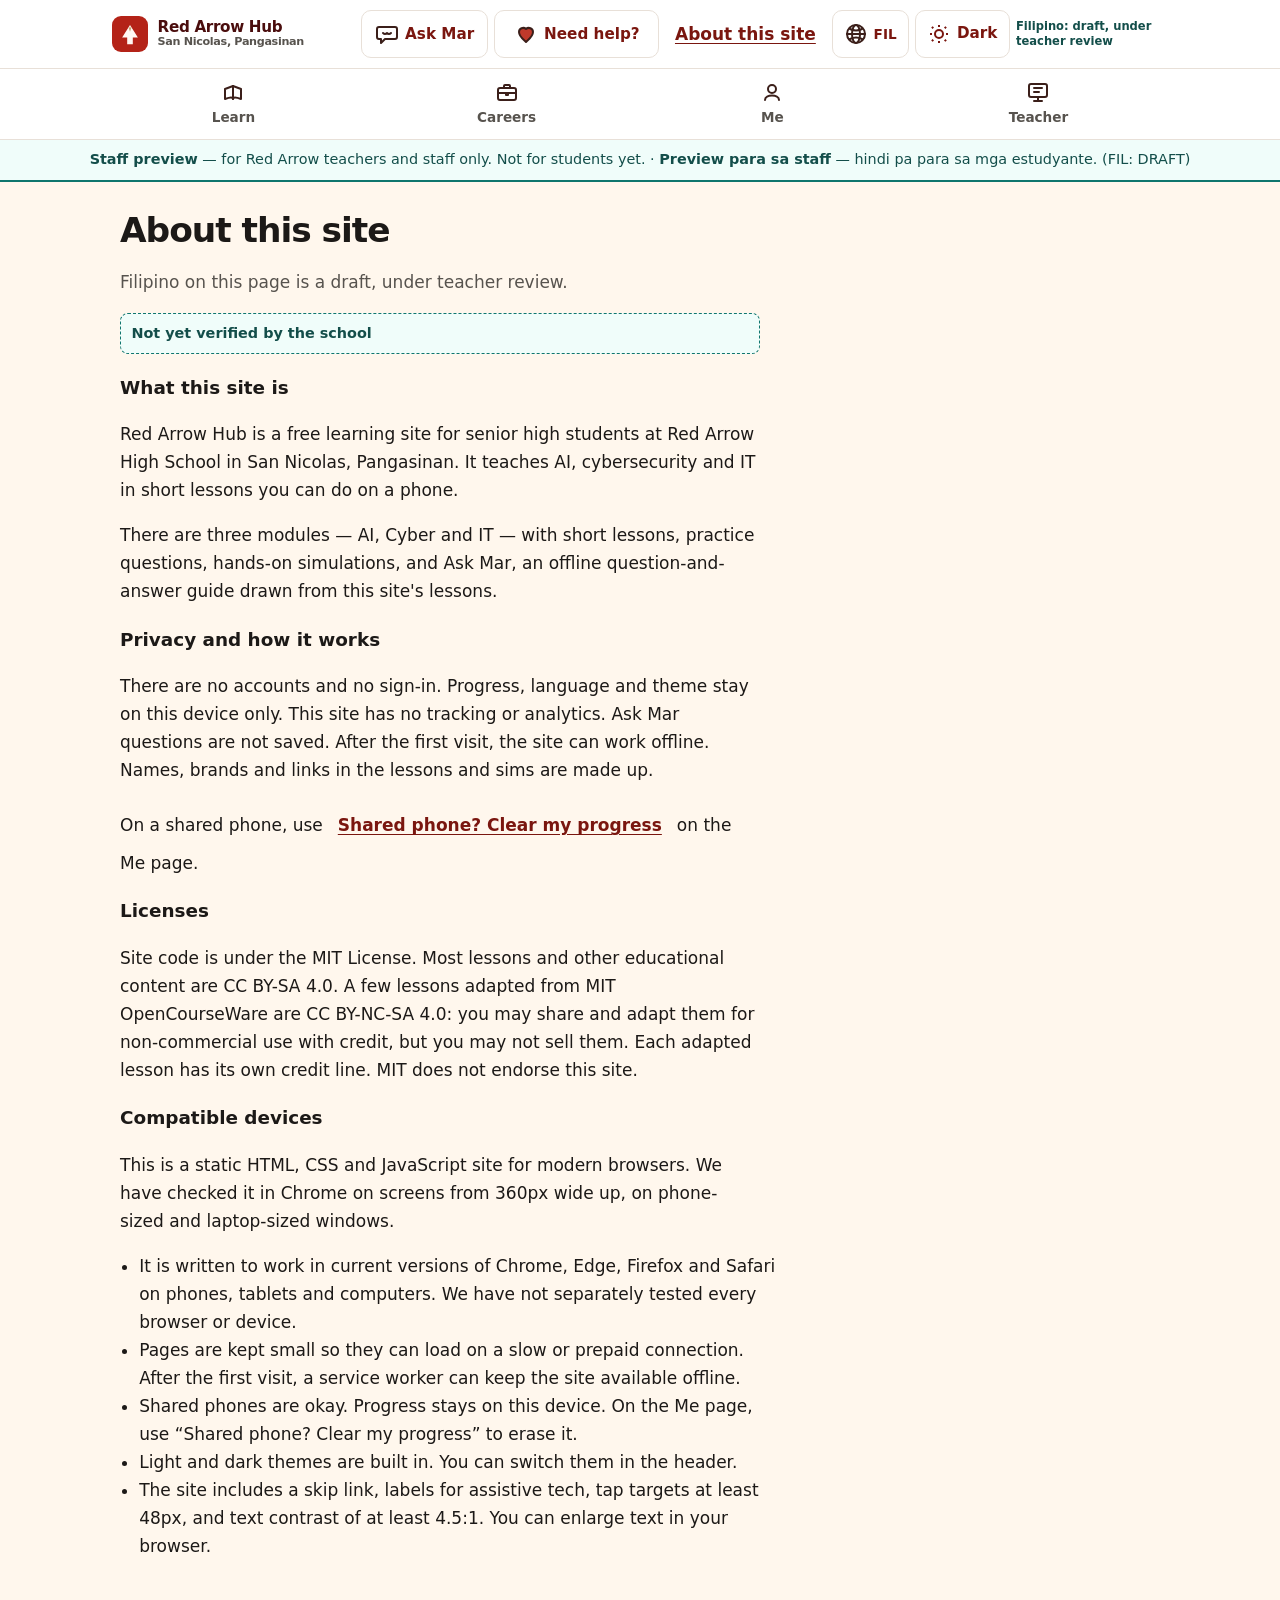
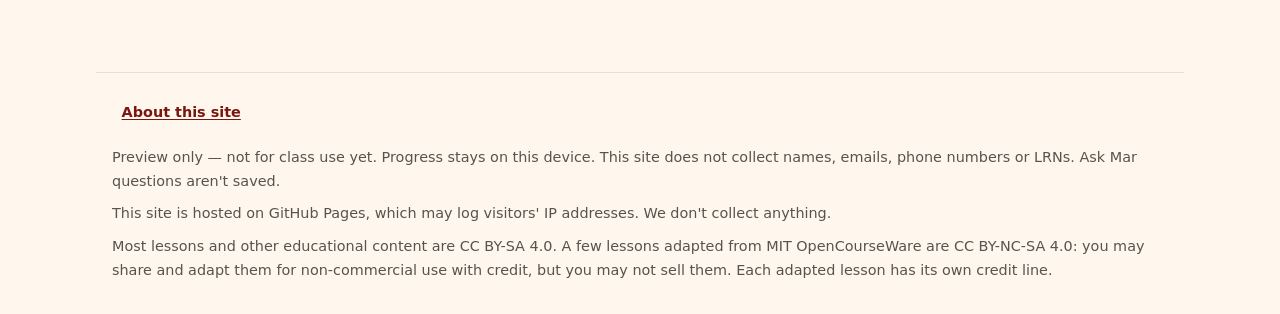
==== commit c4a7a806: "Publish v22 staff preview: Careers + Interview tabs, AI L3-L14 and Cyber L3-L14 full lessons, AI pro" ====
--- a/about.html
+++ b/about.html
@@ -1 +1 @@
-<!DOCTYPE html><html lang="en"><head><script>(function(){try{var p=localStorage.getItem("ra-proj")==="1";var t=p?"light":localStorage.getItem("ra-theme");if(t!=="light"&&t!=="dark")t=(window.matchMedia&&matchMedia("(prefers-color-scheme: dark)").matches)?"dark":"light";document.documentElement.setAttribute("data-theme",t)}catch(e){}})();</script><meta charset="utf-8"><meta name="viewport" content="width=device-width, initial-scale=1"><meta name="theme-color" content="#7a160f"><title>About this site · Red Arrow Hub</title><link rel="stylesheet" href="css/styles.css"><link rel="stylesheet" href="v2.css"><link rel="icon" href="assets/logo.svg"><link rel="manifest" href="manifest.webmanifest"></head><body data-page="about"><a class="skip-link" href="#main">Skip to content</a><header class="site-header" id="shell-header"><div class="header-inner"><a class="logo" href="index.html"><img src="assets/logo.svg" width="36" height="36" alt=""><span class="logo-text"><strong>Red Arrow Hub</strong><span>San Nicolas, Pangasinan</span></span></a></div></header><main id="main" class="wrap" tabindex="-1"><p class="boot-msg" role="status"><span class="boot-dot" aria-hidden="true"></span>Loading lessons… · Naglo-load ang mga aralin…</p><noscript><p class="boot-msg">Red Arrow Hub needs JavaScript to show lessons. Please turn it on in your browser settings, or ask a teacher for help. · Kailangan ng JavaScript ng Red Arrow Hub. Paki-on ito sa browser settings, o magtanong sa guro.</p></noscript></main><script defer src="data.js"></script><script defer src="art/art-index.js"></script><script defer src="askmar/askmar-safety.js"></script><script defer src="v2.js"></script></body></html>
+<!DOCTYPE html><html lang="en"><head><script>(function(){try{var p=localStorage.getItem("ra-proj")==="1";var t=p?"light":localStorage.getItem("ra-theme");if(t!=="light"&&t!=="dark")t=(window.matchMedia&&matchMedia("(prefers-color-scheme: dark)").matches)?"dark":"light";document.documentElement.setAttribute("data-theme",t)}catch(e){}})();</script><meta charset="utf-8"><meta name="robots" content="noindex, nofollow"><meta name="viewport" content="width=device-width, initial-scale=1"><meta name="theme-color" content="#7a160f"><title>About this site · Red Arrow Hub</title><link rel="stylesheet" href="css/styles.css"><link rel="stylesheet" href="v2.css"><link rel="icon" href="assets/logo.svg"><link rel="manifest" href="manifest.webmanifest"></head><body data-page="about"><a class="skip-link" href="#main">Skip to content</a><header class="site-header" id="shell-header"><div class="header-inner"><a class="logo" href="index.html"><img src="assets/logo.svg" width="36" height="36" alt=""><span class="logo-text"><strong>Red Arrow Hub</strong><span>San Nicolas, Pangasinan</span></span></a></div></header><div class="staff-banner" role="note"><strong>Staff preview</strong> — for Red Arrow teachers and staff only. Not for students yet. <span lang="fil">· <strong>Preview para sa staff</strong> — hindi pa para sa mga estudyante. (FIL: DRAFT)</span></div><main id="main" class="wrap" tabindex="-1"><p class="boot-msg" role="status"><span class="boot-dot" aria-hidden="true"></span>Loading lessons… · Naglo-load ang mga aralin…</p><noscript><p class="boot-msg">Red Arrow Hub needs JavaScript to show lessons. Please turn it on in your browser settings, or ask a teacher for help. · Kailangan ng JavaScript ng Red Arrow Hub. Paki-on ito sa browser settings, o magtanong sa guro.</p></noscript></main><script defer src="data.js"></script><script defer src="art/art-index.js"></script><script defer src="askmar/askmar-safety.js"></script><script defer src="v2.js"></script></body></html>
--- a/v2.css
+++ b/v2.css
@@ -167,6 +167,7 @@
 .course-grid{display:grid;gap:16px;align-items:start}
 .card.course-card{padding:16px;border-radius:16px;margin:0}
 .course-cover{width:100%;max-width:100%;height:auto;aspect-ratio:640/240;border-radius:12px;margin:0 0 .5rem;border:1px solid var(--line);background:var(--paper)}
+@media (max-width:767px){.course-cover{max-height:120px;height:120px;aspect-ratio:auto;object-fit:cover;object-position:center top}}
 html[data-theme="dark"] .course-cover{background:#f4efe8;border-color:#33405c;filter:brightness(.9)}
 .course-title{font-family:var(--font);font-size:1.25rem;font-weight:750;line-height:1.3;letter-spacing:-.02em;margin:.2rem 0 0}
 .course-count{margin:0;font-size:1rem;line-height:1.4;color:var(--muted)}
@@ -326,6 +327,9 @@
   .fil-draft-note{position:absolute;width:1px;height:1px;overflow:hidden;clip:rect(0,0,0,0)}
   .header-tool .tool-label{position:absolute;width:1px;height:1px;padding:0;margin:-1px;overflow:hidden;clip:rect(0,0,0,0);white-space:nowrap;border:0}
   .header-tool.nav-toggle,.header-tool.theme-toggle{width:48px;min-width:48px;min-height:48px;padding:0;justify-content:center;gap:0}
+  .header-tool.lang-toggle{width:48px;min-width:48px;padding:.15rem 0;justify-content:center;align-items:center;gap:0;flex-direction:column}
+  .header-tool.lang-toggle .ui-ic{width:20px;height:20px}
+  .header-tool.lang-toggle .tool-label{position:static;width:auto;height:auto;padding:0;margin:0;overflow:visible;clip:auto;clip-path:none;white-space:nowrap;border:0;font-size:.62rem;font-weight:800;line-height:1;letter-spacing:.02em}
   .tabbar{position:fixed;left:0;right:0;bottom:0;z-index:50;box-shadow:0 -4px 16px rgba(0,0,0,.06);padding-bottom:env(safe-area-inset-bottom,0)}
   .tab-link.is-active::before{top:-.3rem}
   .site-footer{margin-bottom:calc(var(--tab-h) + 1rem)}
@@ -441,6 +445,11 @@
 /* 911 hotlines stay white on #7a160f in every theme */
 html[data-theme="dark"] .overlay .btn-solid,html[data-theme="dark"] .overlay a.btn-solid{background:#7a160f!important;color:#fff!important}
 .overlay .btn-solid.big,.overlay a.btn-solid{background:#7a160f;color:#fff;min-height:48px;min-width:48px;font-family:var(--font)}
+/* NCMH and Bantay Bata (and other cream help actions): cream fill, rust outline >=3:1 vs the card */
+.overlay a.btn-outline.help-outline,.overlay .btn-outline.big.help-outline{background:#fff7ed;color:#7a160f;border:2px solid #7a160f;font-family:var(--font)}
+.overlay a.btn-outline.help-outline:hover,.overlay a.btn-outline.help-outline:focus,.overlay .btn-outline.big.help-outline:hover,.overlay .btn-outline.big.help-outline:focus{background:#ffedd5;color:#7a160f;border-color:#7a160f}
+html[data-theme="dark"] .overlay a.btn-outline.help-outline,html[data-theme="dark"] .overlay .btn-outline.big.help-outline{background:#fff7ed;color:#7a160f;border-color:#7a160f}
+.overlay .help-outline .ui-ic{filter:none}
 
 .overlay .help-btn-copy{display:flex;flex-direction:column;align-items:flex-start;gap:.15rem;min-width:0;flex:1 1 auto;text-align:left}
 .overlay .help-btn-label{white-space:normal}
@@ -457,3 +466,44 @@
 @media (max-width:767px){
   .header-actions .about-link-hdr{position:absolute;width:1px;height:1px;padding:0;margin:-1px;overflow:hidden;clip:rect(0,0,0,0);white-space:nowrap;border:0}
 }
+
+/* Careers / Karera */
+.careers-banner{margin:.6rem 0;padding:.75rem .9rem;border:2px solid var(--red-dark);border-radius:12px;background:var(--red-soft);color:var(--ink)}
+html[data-theme="dark"] .careers-banner{border-color:var(--muted)}
+.cr-tabs{display:flex;gap:.4rem;overflow-x:auto;margin:1rem 0 .6rem;padding:.2rem 0 .4rem;border-bottom:1px solid var(--line)}
+.cr-tab{flex:0 0 auto;min-height:48px;min-width:48px;padding:.4rem .9rem;font:inherit;font-weight:700;color:var(--ink);background:var(--card);border:1px solid var(--line);border-radius:999px;cursor:pointer}
+.cr-tab[aria-selected="true"]{background:var(--red-dark);border-color:var(--red-dark);color:#fff}
+html[data-theme="dark"] .cr-tab[aria-selected="true"]{background:var(--text);border-color:var(--text);color:var(--bg)}
+.cr-list,.cr-progs{list-style:none;margin:0;padding:0}
+.cr-list{display:grid;gap:.7rem}
+.cr-item{margin:0;padding:1rem}
+.cr-name{margin:0 0 .2rem;font-size:1.1rem}
+.cr-by{margin:0 0 .4rem;font-size:.9rem}
+.cr-progs li{padding:.2rem 0 .2rem 1rem;border-left:3px solid var(--line);margin:.2rem 0}
+.cr-chip{display:inline-block;margin:0 .3rem 0 0;padding:.1rem .55rem;border:1px solid var(--line);border-radius:999px;font-size:.85rem;font-weight:700}
+.cr-link{display:inline-flex;align-items:center;margin-top:.2rem;text-decoration:none}
+.cr-panel h2{margin:1.2rem 0 .5rem}
+.cr-panel:focus-visible{outline:3px solid var(--focus);outline-offset:4px}
+@media (min-width:768px){.cr-list{grid-template-columns:repeat(2,minmax(0,1fr))}}
+.cr-safety{margin:0 0 1rem;padding:.8rem 1rem;border:2px solid var(--red-dark);border-radius:12px;background:var(--red-soft);color:var(--ink)}
+.cr-safety h2{margin:0 0 .4rem;font-size:1.1rem}
+.cr-safety ul{margin:0 0 .5rem;padding-left:1.2rem}
+.cr-safety-links{display:flex;flex-wrap:wrap;gap:.5rem}
+html[data-theme="dark"] .cr-safety{border-color:var(--muted)}
+.cr-ex{border-left:3px solid var(--line);padding-left:.7rem;font-style:italic}
+/* Staff-only soft launch banner + full lessons (deep.js) */
+.staff-banner{background:var(--note-bg);color:var(--note-ink);border-bottom:2px solid var(--note-line);padding:.5rem 1rem;font-size:.9rem;text-align:center}
+.draft-tag{display:inline-block;font-size:.75rem;font-weight:700;letter-spacing:.03em;border:1px solid var(--note-line);color:var(--note-ink);background:var(--note-bg);border-radius:4px;padding:0 .4rem;margin:0 0 .3rem}
+.draft-note{background:var(--note-bg);color:var(--note-ink);border-left:4px solid var(--note-line);padding:.5rem .75rem;border-radius:6px}
+.deep-step,.deep-sec{margin:1rem 0}.deep-step .art{font-size:2rem}
+.deep-note,.deep-safety{background:var(--note-bg);color:var(--note-ink);border-left:4px solid var(--note-line);padding:.6rem .8rem;border-radius:6px;margin:.75rem 0}
+.deep-safety{border-left-width:6px;font-weight:600}
+.deep-q{margin:1rem 0}.deep-letter{font-weight:700}.deep-pk{font-size:.95em}
+.deep-text table,.deep-table table{border-collapse:collapse;width:100%;font-size:.9rem}.deep-table{overflow-x:auto}
+.deep-text th,.deep-text td{border:1px solid var(--line);padding:.35rem;text-align:left;vertical-align:top}
+.deep-ta{width:100%;min-height:8rem;font:inherit}
+.deep-checks{list-style:none;padding:0}.deep-checks li{display:flex;gap:.5rem;align-items:flex-start;min-height:48px;padding:.25rem 0}
+.deep-checks input{width:24px;height:24px;margin:.6rem .4rem 0 0;flex:none}.deep-checks label{padding:.6rem 0}
+.deep-show{position:fixed;inset:0;z-index:60;background:var(--paper,#fff);display:flex;align-items:center;justify-content:center;padding:1rem}
+.deep-show-in{max-width:40rem;width:100%}.deep-show-t{font-size:1.4rem;white-space:pre-wrap;color:var(--ink)}
+.deep-help p{margin:.4rem 0}
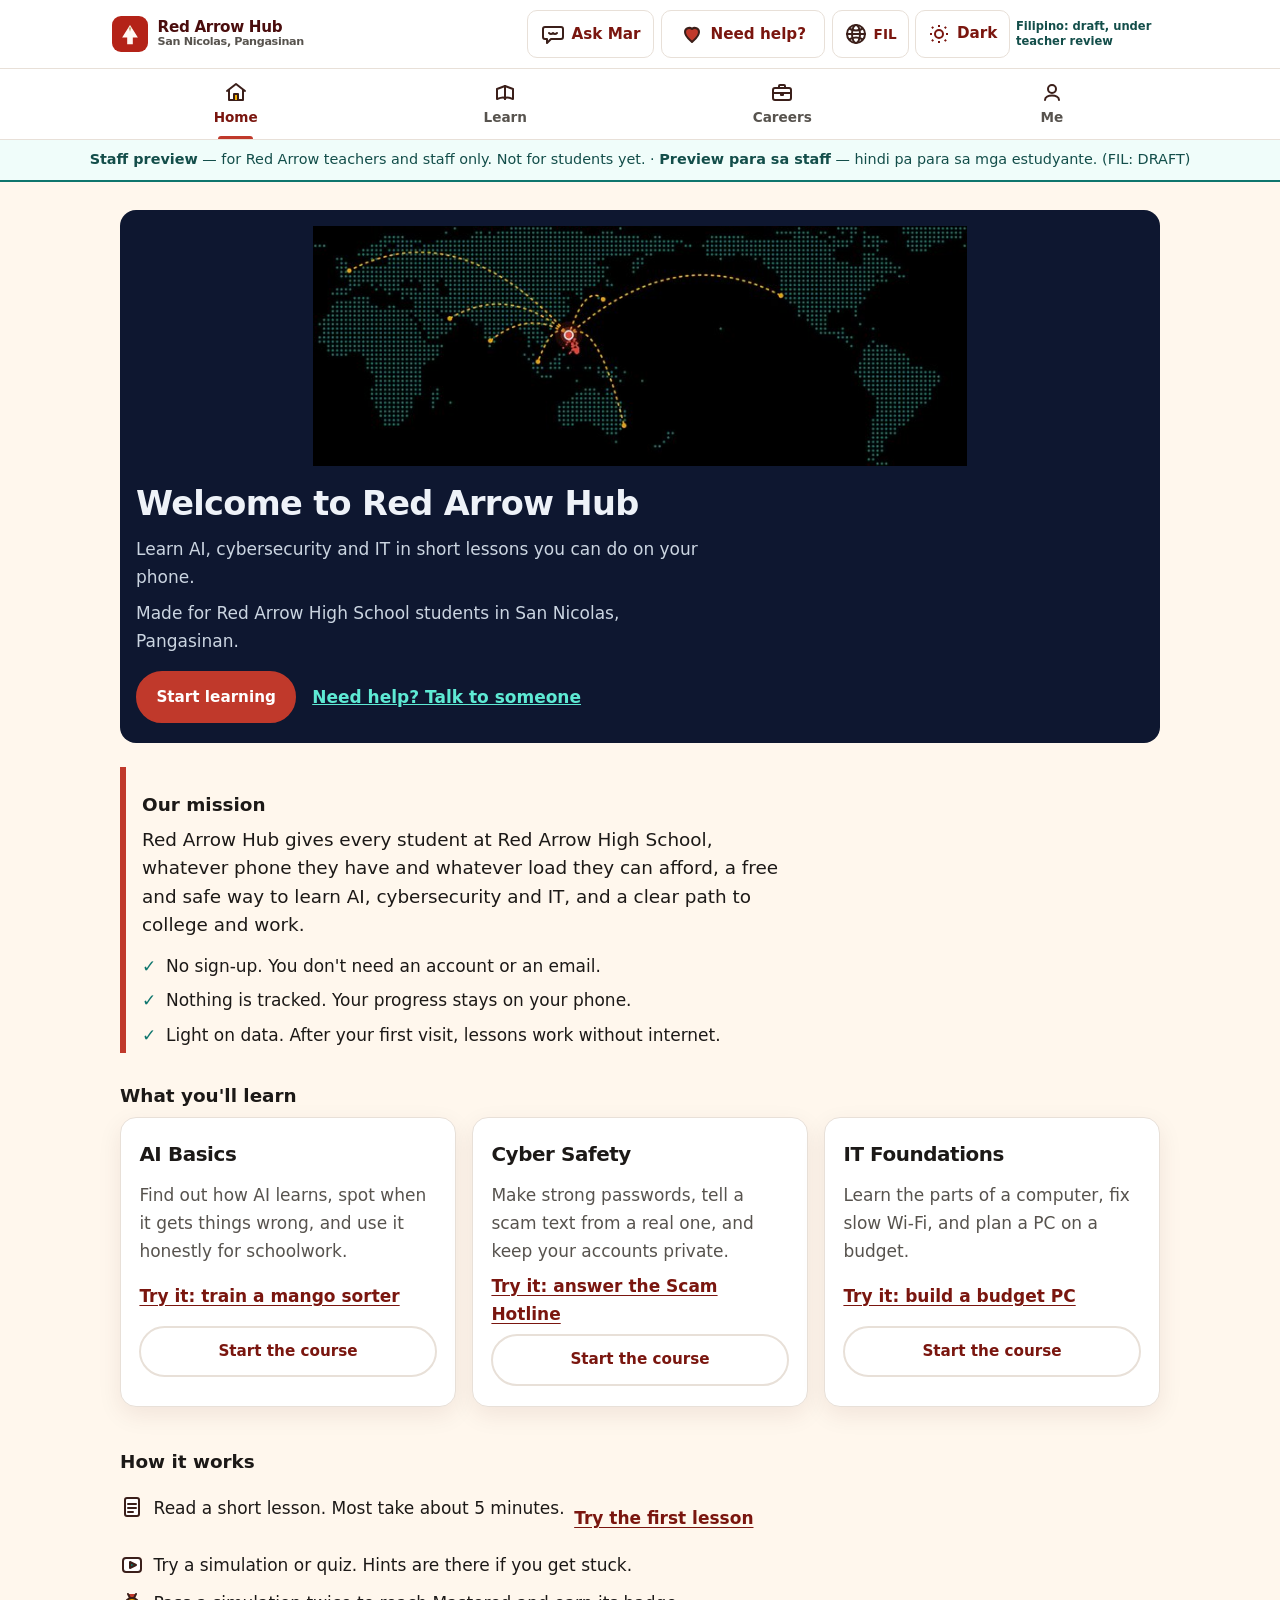
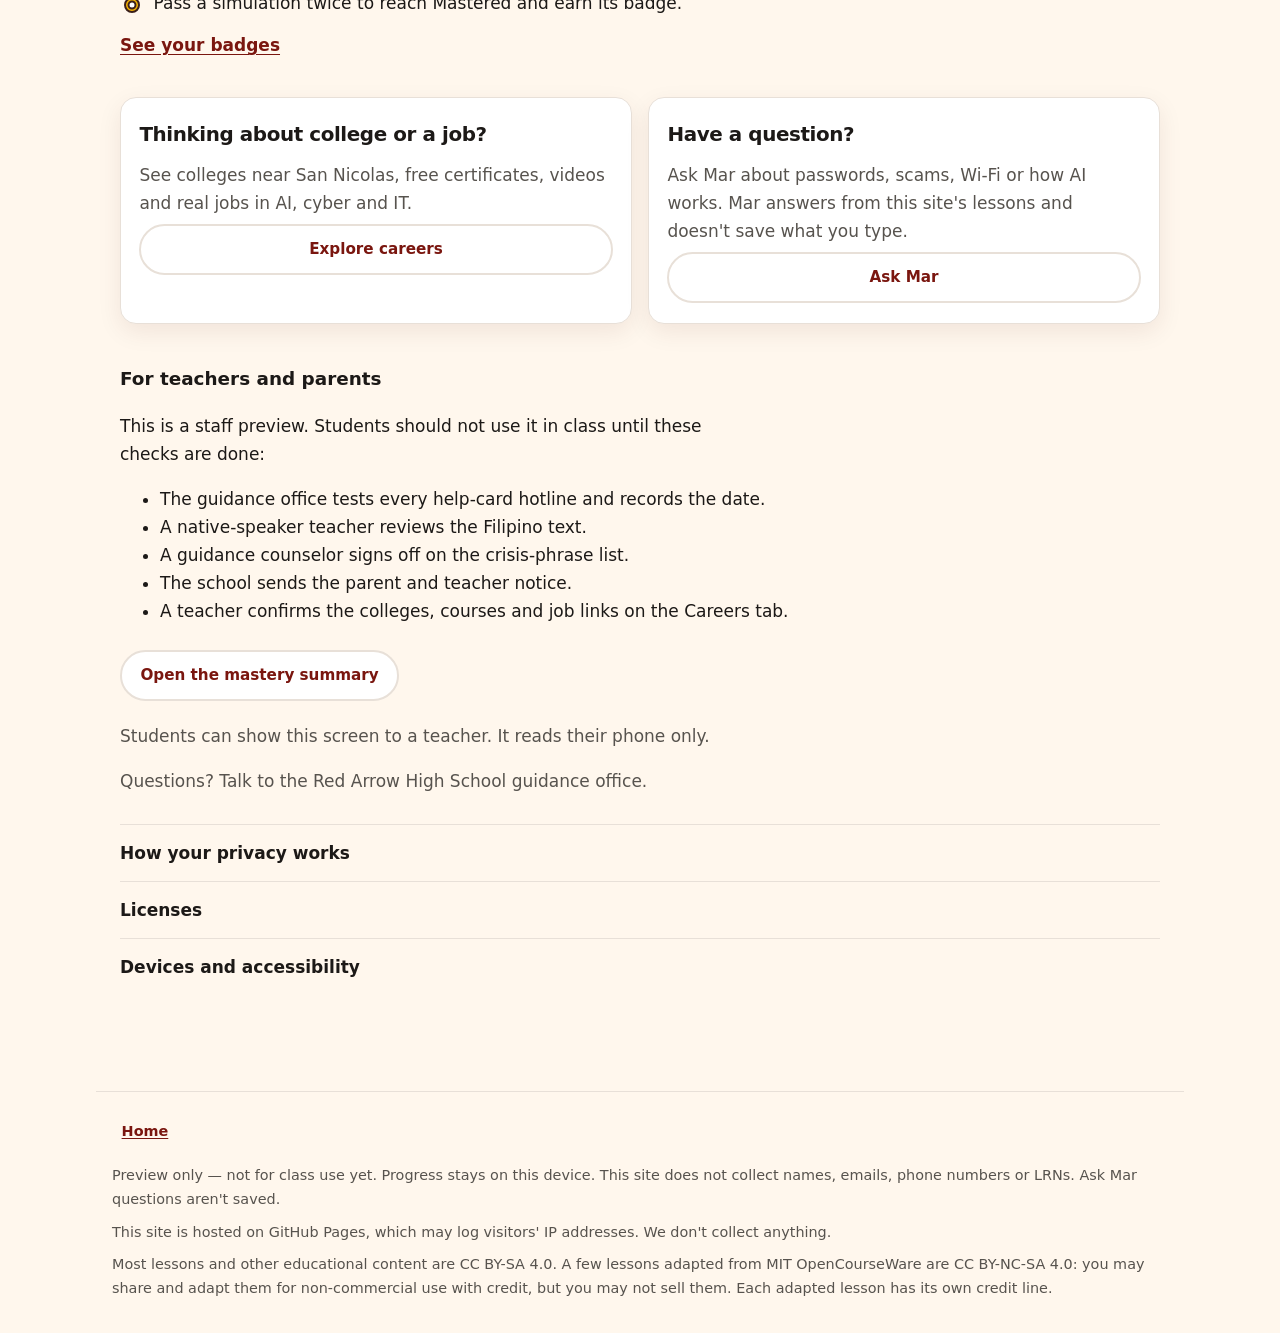
==== commit 48992de3: "v23: Home tab and new Home page (staff preview)" ====
--- a/about.html
+++ b/about.html
@@ -1 +1 @@
-<!DOCTYPE html><html lang="en"><head><script>(function(){try{var p=localStorage.getItem("ra-proj")==="1";var t=p?"light":localStorage.getItem("ra-theme");if(t!=="light"&&t!=="dark")t=(window.matchMedia&&matchMedia("(prefers-color-scheme: dark)").matches)?"dark":"light";document.documentElement.setAttribute("data-theme",t)}catch(e){}})();</script><meta charset="utf-8"><meta name="robots" content="noindex, nofollow"><meta name="viewport" content="width=device-width, initial-scale=1"><meta name="theme-color" content="#7a160f"><title>About this site · Red Arrow Hub</title><link rel="stylesheet" href="css/styles.css"><link rel="stylesheet" href="v2.css"><link rel="icon" href="assets/logo.svg"><link rel="manifest" href="manifest.webmanifest"></head><body data-page="about"><a class="skip-link" href="#main">Skip to content</a><header class="site-header" id="shell-header"><div class="header-inner"><a class="logo" href="index.html"><img src="assets/logo.svg" width="36" height="36" alt=""><span class="logo-text"><strong>Red Arrow Hub</strong><span>San Nicolas, Pangasinan</span></span></a></div></header><div class="staff-banner" role="note"><strong>Staff preview</strong> — for Red Arrow teachers and staff only. Not for students yet. <span lang="fil">· <strong>Preview para sa staff</strong> — hindi pa para sa mga estudyante. (FIL: DRAFT)</span></div><main id="main" class="wrap" tabindex="-1"><p class="boot-msg" role="status"><span class="boot-dot" aria-hidden="true"></span>Loading lessons… · Naglo-load ang mga aralin…</p><noscript><p class="boot-msg">Red Arrow Hub needs JavaScript to show lessons. Please turn it on in your browser settings, or ask a teacher for help. · Kailangan ng JavaScript ng Red Arrow Hub. Paki-on ito sa browser settings, o magtanong sa guro.</p></noscript></main><script defer src="data.js"></script><script defer src="art/art-index.js"></script><script defer src="askmar/askmar-safety.js"></script><script defer src="v2.js"></script></body></html>
+<!DOCTYPE html><html lang="en"><head><script>(function(){try{var p=localStorage.getItem("ra-proj")==="1";var t=p?"light":localStorage.getItem("ra-theme");if(t!=="light"&&t!=="dark")t=(window.matchMedia&&matchMedia("(prefers-color-scheme: dark)").matches)?"dark":"light";document.documentElement.setAttribute("data-theme",t)}catch(e){}})();</script><meta charset="utf-8"><meta name="robots" content="noindex, nofollow"><meta name="viewport" content="width=device-width, initial-scale=1"><meta name="theme-color" content="#7a160f"><title>Home · Red Arrow Hub</title><link rel="stylesheet" href="css/styles.css"><link rel="stylesheet" href="v2.css"><link rel="icon" href="assets/logo.svg"><link rel="manifest" href="manifest.webmanifest"></head><body data-page="about"><a class="skip-link" href="#main">Skip to content</a><header class="site-header" id="shell-header"><div class="header-inner"><a class="logo" href="index.html"><img src="assets/logo.svg" width="36" height="36" alt=""><span class="logo-text"><strong>Red Arrow Hub</strong><span>San Nicolas, Pangasinan</span></span></a></div></header><div class="staff-banner" role="note"><strong>Staff preview</strong> — for Red Arrow teachers and staff only. Not for students yet. <span lang="fil">· <strong>Preview para sa staff</strong> — hindi pa para sa mga estudyante. (FIL: DRAFT)</span></div><main id="main" class="wrap" tabindex="-1"><p class="boot-msg" role="status"><span class="boot-dot" aria-hidden="true"></span>Loading lessons… · Naglo-load ang mga aralin…</p><noscript><p class="boot-msg">Red Arrow Hub needs JavaScript to show lessons. Please turn it on in your browser settings, or ask a teacher for help. · Kailangan ng JavaScript ng Red Arrow Hub. Paki-on ito sa browser settings, o magtanong sa guro.</p></noscript></main><script defer src="data.js"></script><script defer src="askmar/askmar-safety.js"></script><script defer src="v2.js"></script><script defer src="home.js"></script></body></html>
--- a/v2.css
+++ b/v2.css
@@ -507,3 +507,27 @@
 .deep-show{position:fixed;inset:0;z-index:60;background:var(--paper,#fff);display:flex;align-items:center;justify-content:center;padding:1rem}
 .deep-show-in{max-width:40rem;width:100%}.deep-show-t{font-size:1.4rem;white-space:pre-wrap;color:var(--ink)}
 .deep-help p{margin:.4rem 0}
+.home-hero{background:#0e1730;color:#eef2f8;border-radius:16px;padding:16px 16px 20px;margin:0 0 1.5rem}
+.home-hero h1{color:#eef2f8;margin:.6rem 0 .25rem;font-size:clamp(1.5rem,5vw,2.1rem);letter-spacing:-.02em}
+.home-hero p{color:#cbd5e1;margin:0 0 .5rem;max-width:36rem}
+.home-map{display:block;width:100%;height:auto;max-height:240px;object-fit:contain}
+.home-actions{display:flex;flex-wrap:wrap;align-items:center;gap:.75rem 1rem;margin-top:1rem}
+.home-help-link{background:none;border:0;color:#5eead4;font:inherit;font-weight:700;text-decoration:underline;min-height:48px;cursor:pointer;padding:0}
+.home-mission{border-left:6px solid var(--red);padding:.25rem 0 .25rem 1rem;margin:0 0 1.75rem}
+.mission-text{font-size:1.15rem;line-height:1.55;margin:0 0 .75rem;max-width:40rem}
+.trust-list{list-style:none;padding:0;margin:0;display:grid;gap:.4rem}
+.trust-list li{padding-left:1.5rem;position:relative}
+.trust-list li::before{content:"✓";position:absolute;left:0;color:var(--teal);font-weight:800}
+.home-courses,.home-steps,.home-next,.home-staff{margin:0 0 1.75rem}
+.home-course,.home-next .card{margin:0 0 .75rem}
+.home-course a:not(.btn),.home-steps a{display:inline-flex;align-items:center;min-height:48px;font-weight:700}
+.home-steps ol{padding-left:0;list-style:none;display:grid;gap:.6rem}
+.home-steps li{display:flex;flex-wrap:wrap;gap:.25rem .6rem;align-items:flex-start}
+.home-steps li .ui-ic{margin:.1rem 0 0}
+.home-staff .btn{margin:.5rem 0 .25rem}
+.home-fold{border-top:1px solid var(--line);padding:.25rem 0}
+.home-fold summary{min-height:48px;display:flex;align-items:center;font-weight:700;cursor:pointer}
+@media (min-width:768px){
+  .home-courses .cards{display:grid;grid-template-columns:repeat(3,1fr);gap:1rem}
+  .home-next{display:grid;grid-template-columns:1fr 1fr;gap:1rem}
+}
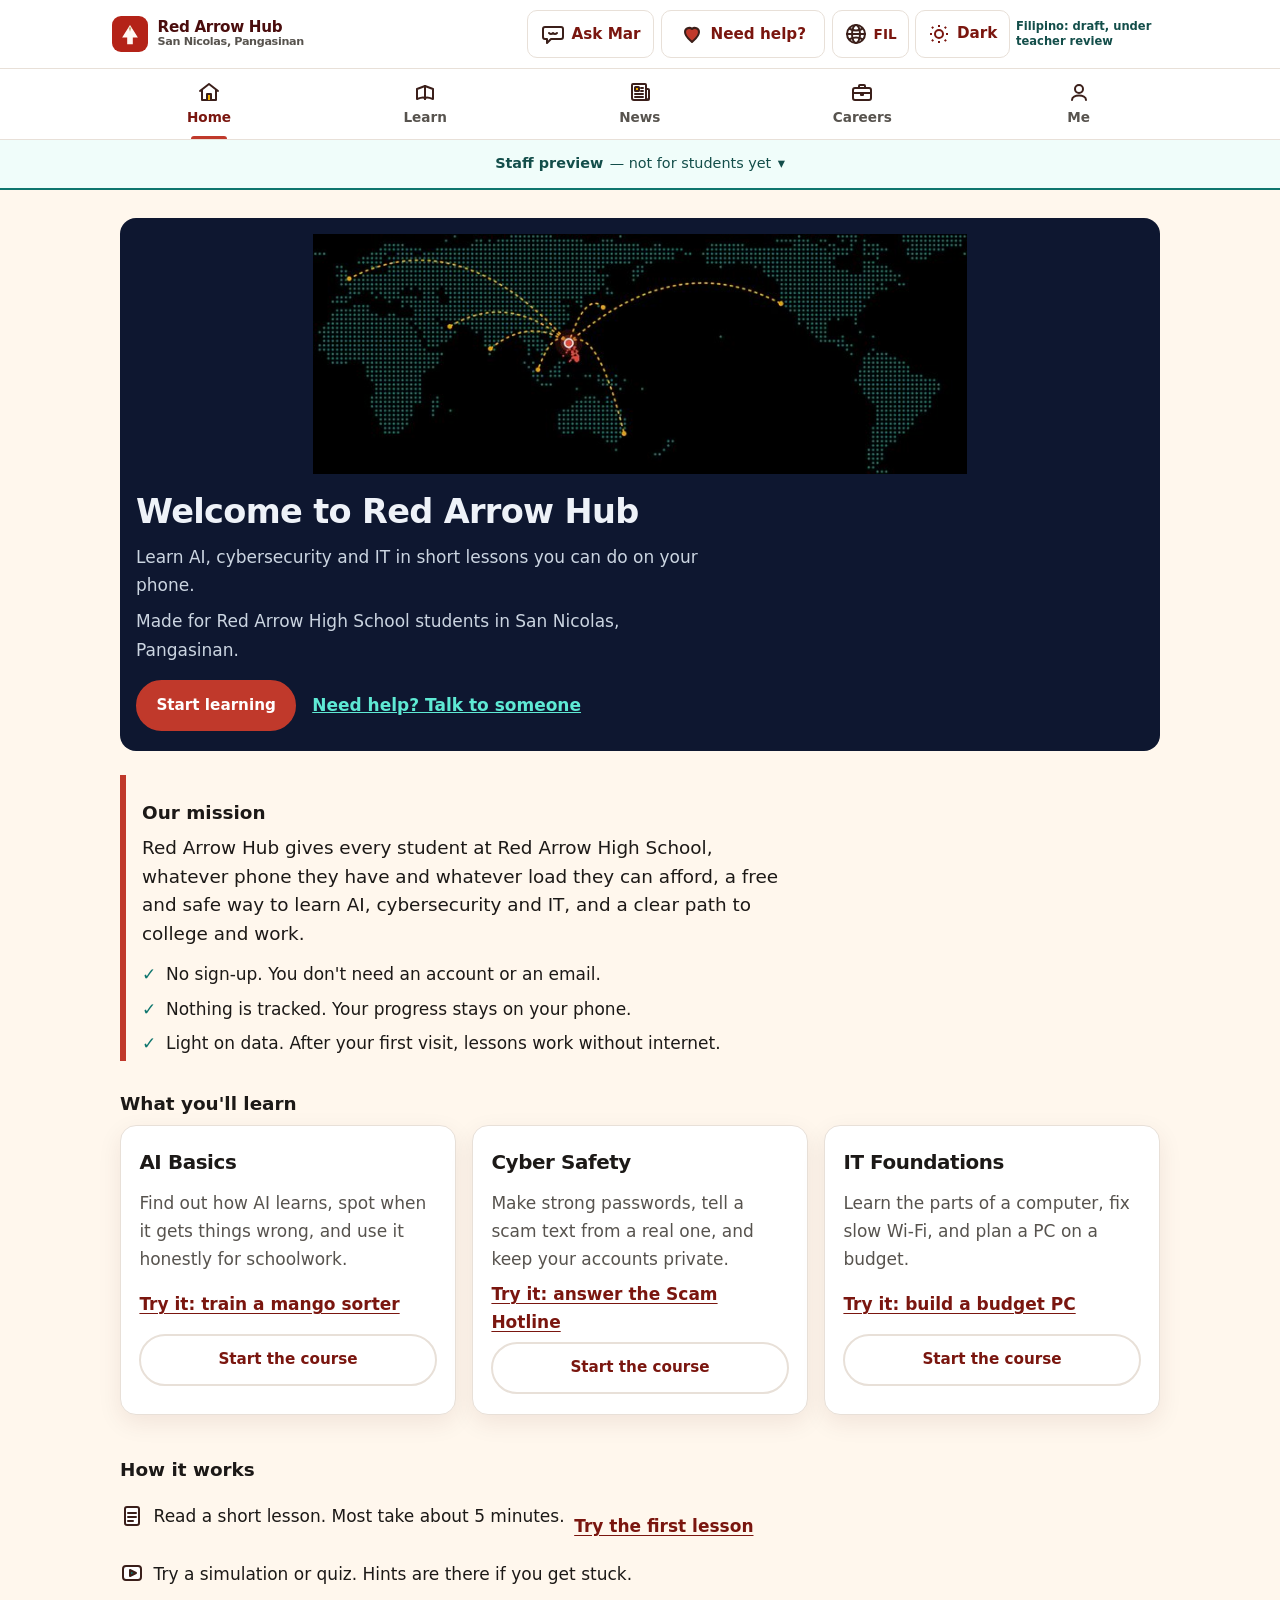
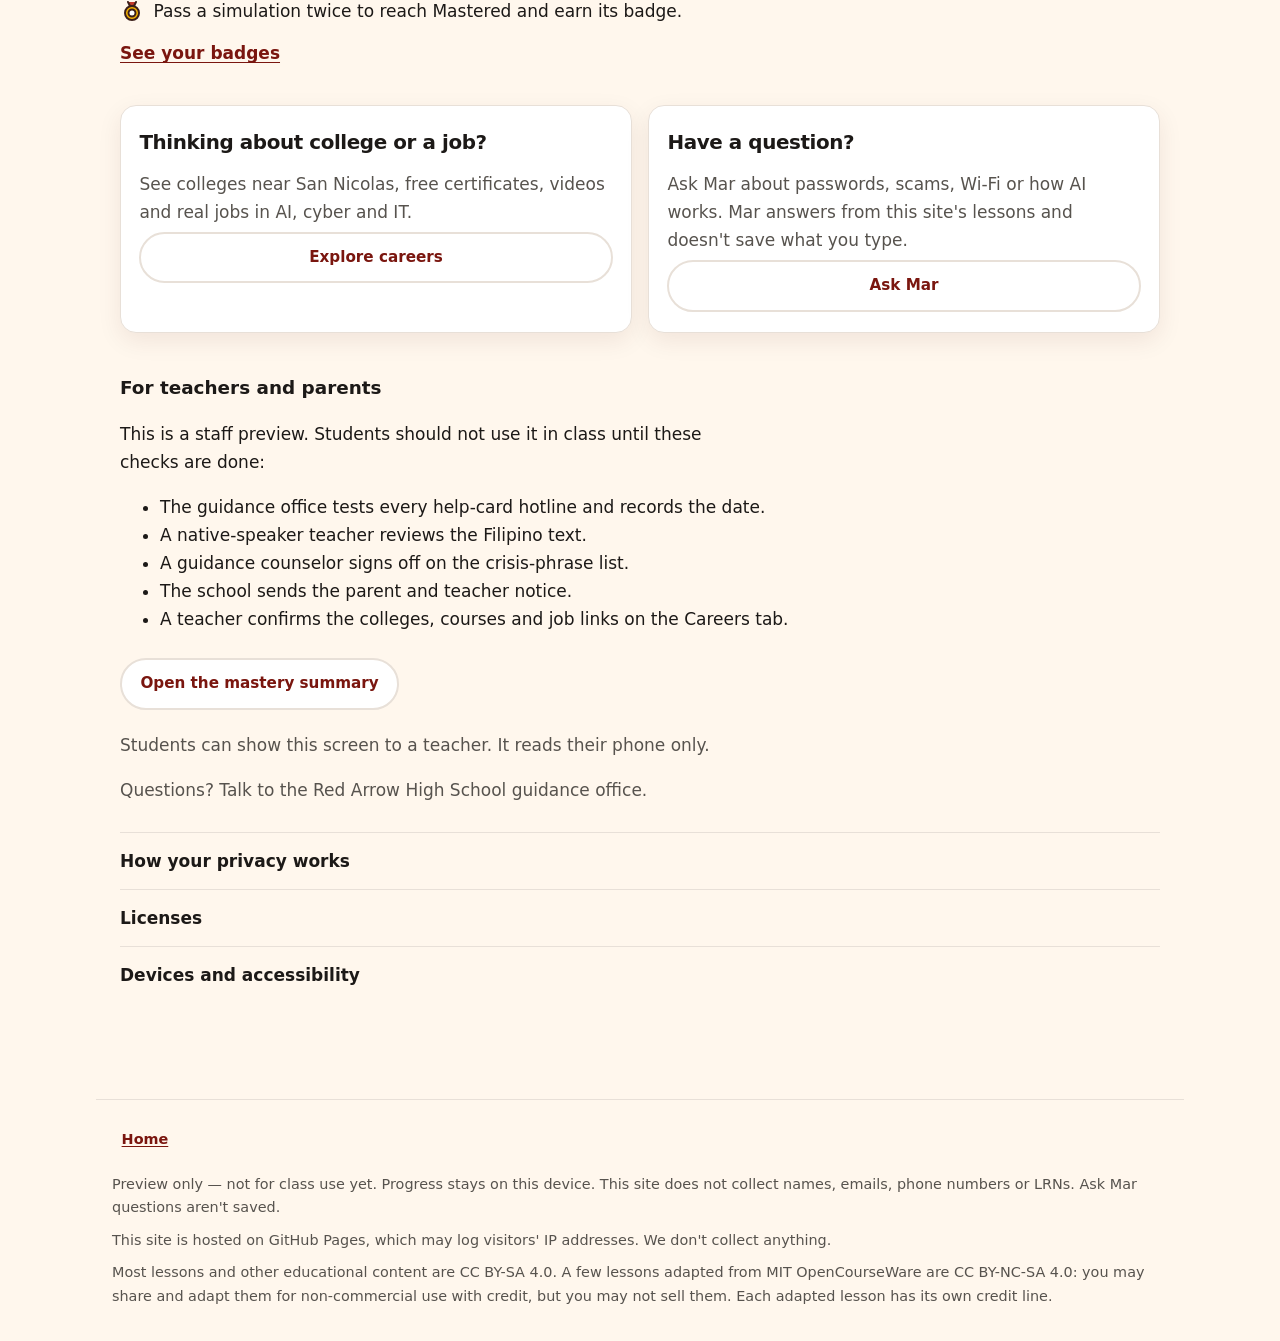
==== commit 3634ac1a: "v27: phone UI — stacked lesson tables, compact course cards, labelled header icons, News region drop" ====
--- a/about.html
+++ b/about.html
@@ -1 +1 @@
-<!DOCTYPE html><html lang="en"><head><script>(function(){try{var p=localStorage.getItem("ra-proj")==="1";var t=p?"light":localStorage.getItem("ra-theme");if(t!=="light"&&t!=="dark")t=(window.matchMedia&&matchMedia("(prefers-color-scheme: dark)").matches)?"dark":"light";document.documentElement.setAttribute("data-theme",t)}catch(e){}})();</script><meta charset="utf-8"><meta name="robots" content="noindex, nofollow"><meta name="viewport" content="width=device-width, initial-scale=1"><meta name="theme-color" content="#7a160f"><title>Home · Red Arrow Hub</title><link rel="stylesheet" href="css/styles.css"><link rel="stylesheet" href="v2.css"><link rel="icon" href="assets/logo.svg"><link rel="manifest" href="manifest.webmanifest"></head><body data-page="about"><a class="skip-link" href="#main">Skip to content</a><header class="site-header" id="shell-header"><div class="header-inner"><a class="logo" href="index.html"><img src="assets/logo.svg" width="36" height="36" alt=""><span class="logo-text"><strong>Red Arrow Hub</strong><span>San Nicolas, Pangasinan</span></span></a></div></header><div class="staff-banner" role="note"><strong>Staff preview</strong> — for Red Arrow teachers and staff only. Not for students yet. <span lang="fil">· <strong>Preview para sa staff</strong> — hindi pa para sa mga estudyante. (FIL: DRAFT)</span></div><main id="main" class="wrap" tabindex="-1"><p class="boot-msg" role="status"><span class="boot-dot" aria-hidden="true"></span>Loading lessons… · Naglo-load ang mga aralin…</p><noscript><p class="boot-msg">Red Arrow Hub needs JavaScript to show lessons. Please turn it on in your browser settings, or ask a teacher for help. · Kailangan ng JavaScript ng Red Arrow Hub. Paki-on ito sa browser settings, o magtanong sa guro.</p></noscript></main><script defer src="data.js"></script><script defer src="askmar/askmar-safety.js"></script><script defer src="v2.js"></script><script defer src="home.js"></script></body></html>
+<!DOCTYPE html><html lang="en"><head><script>(function(){try{var p=localStorage.getItem("ra-proj")==="1";var t=p?"light":localStorage.getItem("ra-theme");if(t!=="light"&&t!=="dark")t=(window.matchMedia&&matchMedia("(prefers-color-scheme: dark)").matches)?"dark":"light";document.documentElement.setAttribute("data-theme",t)}catch(e){}})();</script><meta charset="utf-8"><meta name="robots" content="noindex, nofollow"><meta name="viewport" content="width=device-width, initial-scale=1"><meta name="theme-color" content="#7a160f"><title>Home · Red Arrow Hub</title><link rel="stylesheet" href="css/styles.css"><link rel="stylesheet" href="v2.css"><link rel="icon" href="assets/logo.svg"><link rel="manifest" href="manifest.webmanifest"></head><body data-page="about"><a class="skip-link" href="#main">Skip to content</a><header class="site-header" id="shell-header"><div class="header-inner"><a class="logo" href="index.html"><img src="assets/logo.svg" width="36" height="36" alt=""><span class="logo-text"><strong>Red Arrow Hub</strong><span>San Nicolas, Pangasinan</span></span></a></div></header><div class="staff-banner" role="note"><details><summary><strong>Staff preview</strong> — not for students yet</summary><p><strong>Staff preview</strong> — for Red Arrow teachers and staff only. Not for students yet. <span lang="fil">· <strong>Preview para sa staff</strong> — hindi pa para sa mga estudyante. (FIL: DRAFT)</span></p></details></div><main id="main" class="wrap" tabindex="-1"><p class="boot-msg" role="status"><span class="boot-dot" aria-hidden="true"></span>Loading lessons… · Naglo-load ang mga aralin…</p><noscript><p class="boot-msg">Red Arrow Hub needs JavaScript to show lessons. Please turn it on in your browser settings, or ask a teacher for help. · Kailangan ng JavaScript ng Red Arrow Hub. Paki-on ito sa browser settings, o magtanong sa guro.</p></noscript></main><script defer src="data.js"></script><script defer src="askmar/askmar-safety.js"></script><script defer src="v2.js"></script><script defer src="home.js"></script></body></html>
--- a/v2.css
+++ b/v2.css
@@ -531,3 +531,60 @@
   .home-courses .cards{display:grid;grid-template-columns:repeat(3,1fr);gap:1rem}
   .home-next{display:grid;grid-template-columns:1fr 1fr;gap:1rem}
 }
+
+/* ============ News tab (v25) ============ */
+/* Ask Mar is a header button on every screen; icon-only 48x48 on phones (the tab moved out for News). */
+.ask-toggle{display:inline-flex;align-items:center;min-height:48px;min-width:48px}
+@media (max-width:767px){.header-tool.ask-toggle{width:48px;padding:0;justify-content:center;gap:0}}
+@media (max-width:400px){.header-inner .logo-text{position:absolute;width:1px;height:1px;overflow:hidden;clip:rect(0,0,0,0);white-space:nowrap}}
+.news-updated{margin:0 0 .4rem;font-size:.92rem}
+.news-tip{display:flex;gap:.5rem;align-items:flex-start;margin:.4rem 0 .2rem;padding:.45rem .7rem;font-size:.92rem;border:1px solid var(--line);border-radius:12px;background:var(--card);color:var(--ink)}
+.news-tip-ic{font-weight:800}
+.news-check{margin:1.2rem 0 .8rem;padding:.8rem 1rem;border:1px solid var(--line);border-left:6px solid var(--gold);border-radius:12px;background:var(--gold-soft);color:var(--ink)}
+.news-check p{margin:.3rem 0 .5rem}
+.news-check-link,.news-learn{display:inline-flex;align-items:center;min-height:48px}
+.news-learn{font-weight:700;margin-right:1rem}
+.news-chips{display:flex;flex-wrap:wrap;gap:.4rem;margin:0 0 .8rem}
+.news-chip{min-height:48px;min-width:48px;padding:.4rem .9rem;font:inherit;font-weight:700;color:var(--ink);background:var(--card);border:1px solid var(--line);border-radius:999px;cursor:pointer}
+.news-chip[aria-pressed="true"]{background:var(--red-dark);border-color:var(--red-dark);color:#fff}
+html[data-theme="dark"] .news-chip[aria-pressed="true"]{background:var(--text);border-color:var(--text);color:var(--bg)}
+.news-list,.news-lab-posts,.news-sources{list-style:none;margin:0;padding:0}
+.news-list{display:grid;gap:.7rem}
+.news-item{margin:0;padding:.8rem 1rem}
+.news-title{margin:0;font-size:1.05rem;line-height:1.35}
+.news-title a,.news-lab-posts a,.news-sources a{display:inline-flex;align-items:center;min-height:48px;min-width:48px}
+.news-meta,.news-ex,.news-mentions{margin:.2rem 0}
+.news-pills{margin:.4rem 0 0}
+.news-note{margin:.5rem 0;padding:.6rem .8rem;border:1px solid var(--line);border-radius:12px;background:var(--card);color:var(--ink);font-weight:700}
+.news-note.is-offline,.news-note.is-stale,.news-note.is-paused{background:var(--gold-soft);border-color:var(--gold)}
+.news-chips[hidden]{display:none}
+.news-lab-posts li{padding:.1rem 0 .4rem;border-top:1px solid var(--line)}
+.news-lab-date{display:block;font-size:.88rem}
+.news-foot{margin-top:1.5rem;padding-top:.8rem;border-top:1px solid var(--line)}
+.news-sources{display:flex;flex-wrap:wrap;column-gap:1rem}
+@media (min-width:768px){.news-list{grid-template-columns:repeat(2,minmax(0,1fr))}}
+/* ============ v27 UI ============ */
+.staff-banner{padding:0 1rem}.staff-banner summary{min-height:48px;display:flex;align-items:center;justify-content:center;gap:.4rem;cursor:pointer;list-style:none}
+.staff-banner summary::-webkit-details-marker{display:none}.staff-banner summary::after{content:"▾"}.staff-banner details[open] summary::after{content:"▴"}.staff-banner details p{margin:0 0 .5rem}
+.news-region{align-items:center;gap:.5rem}.news-region label{font-weight:700}
+.news-select{min-height:48px;padding:.4rem .7rem;font:inherit;color:var(--ink);background:var(--card);border:1px solid var(--line);border-radius:12px}
+.news-tabs{flex-wrap:nowrap}
+@media (max-width:767px){
+.header-actions .header-tool{flex-direction:column;width:auto;min-width:48px;min-height:48px;padding:.15rem .3rem;gap:2px;justify-content:center}
+.header-actions .header-tool .ui-ic,.header-actions .header-tool .theme-ic{width:20px;height:20px}
+.header-actions .header-tool .tool-label{position:static;width:auto;height:auto;margin:0;overflow:visible;clip:auto;font-size:.62rem;font-weight:800;line-height:1}
+.header-actions .help-toggle .tool-label{display:none}.help-toggle::before{content:attr(data-s);order:2;font-size:.62rem;font-weight:800;line-height:1}
+}
+@media (max-width:600px){
+.home .section-title{margin:.6rem 0 .5rem}.course-grid{gap:8px}.card.course-card{display:grid;grid-template-columns:56px minmax(0,1fr) auto;column-gap:10px;padding:8px 12px 2px;align-items:center}
+.course-card .course-cover{grid-area:1/1/3/2;width:56px;height:56px;max-height:56px;margin:0;object-position:60% 50%;border-radius:10px}
+.course-card .course-title{grid-area:1/2/2/4;font-size:1.05rem;margin:0}.course-card .course-count{grid-area:2/2;font-size:.8rem;line-height:1.2}
+.course-card .course-progress{grid-area:2/3;margin:0;text-align:right}.course-card .course-progress .bar{width:76px}
+.course-card .course-new,.course-card .course-tags{display:none}.course-card .course-start{min-height:48px;padding:0 .7rem}
+.course-card .course-toggle,.course-card .course-items{grid-column:1/-1;margin:0}.course-card .course-start{font-size:.92rem}
+}
+@media (max-width:480px){
+.deep-table table,.deep-table tbody,.deep-table tr,.deep-table td{display:block;width:auto}.deep-table tr:first-child{display:none}
+.deep-table tr{border:1px solid var(--line);border-radius:10px;padding:.5rem .7rem;margin:0 0 .5rem}.deep-table td{border:0!important;padding:.1rem 0!important}
+.deep-table td:first-child{font-weight:700}.deep-table td+td{display:inline-block;margin-right:1rem}.deep-table td+td[data-label]::before{content:attr(data-label) ": ";font-weight:700;color:var(--muted)}
+}
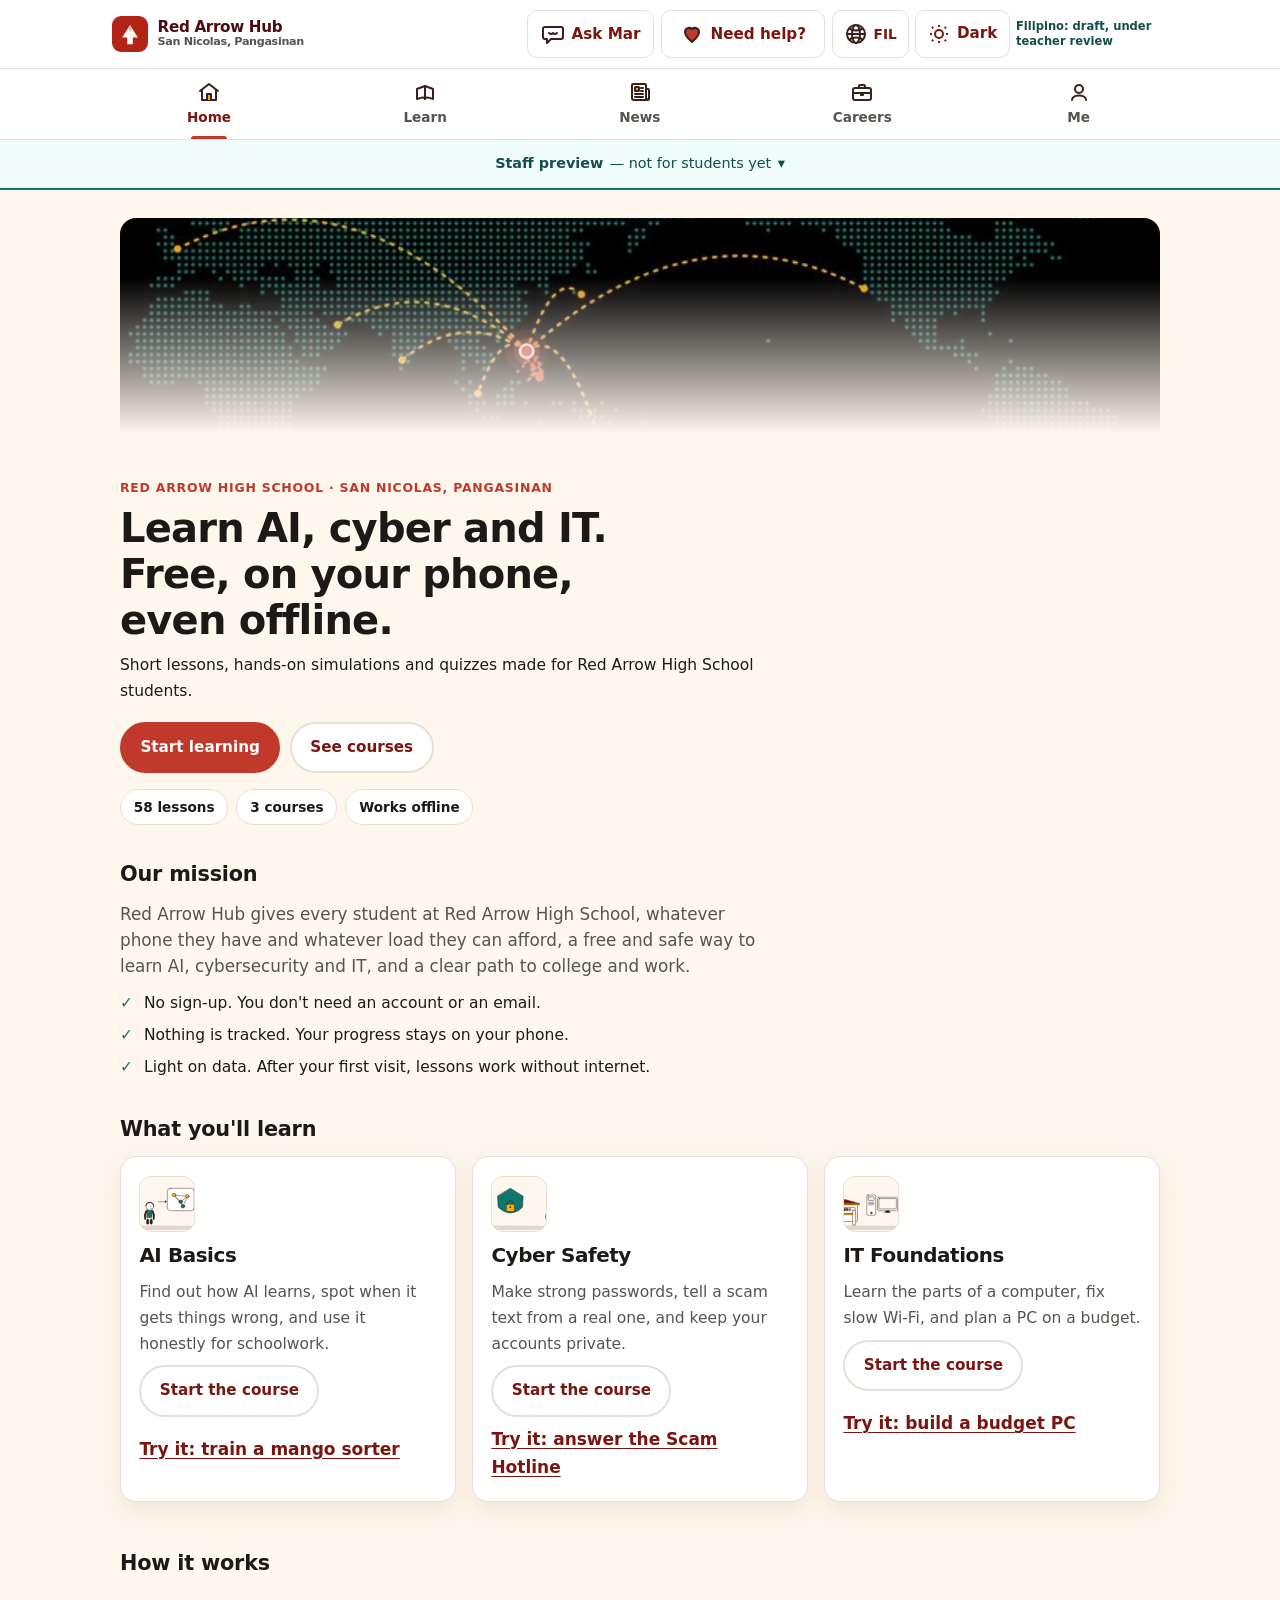
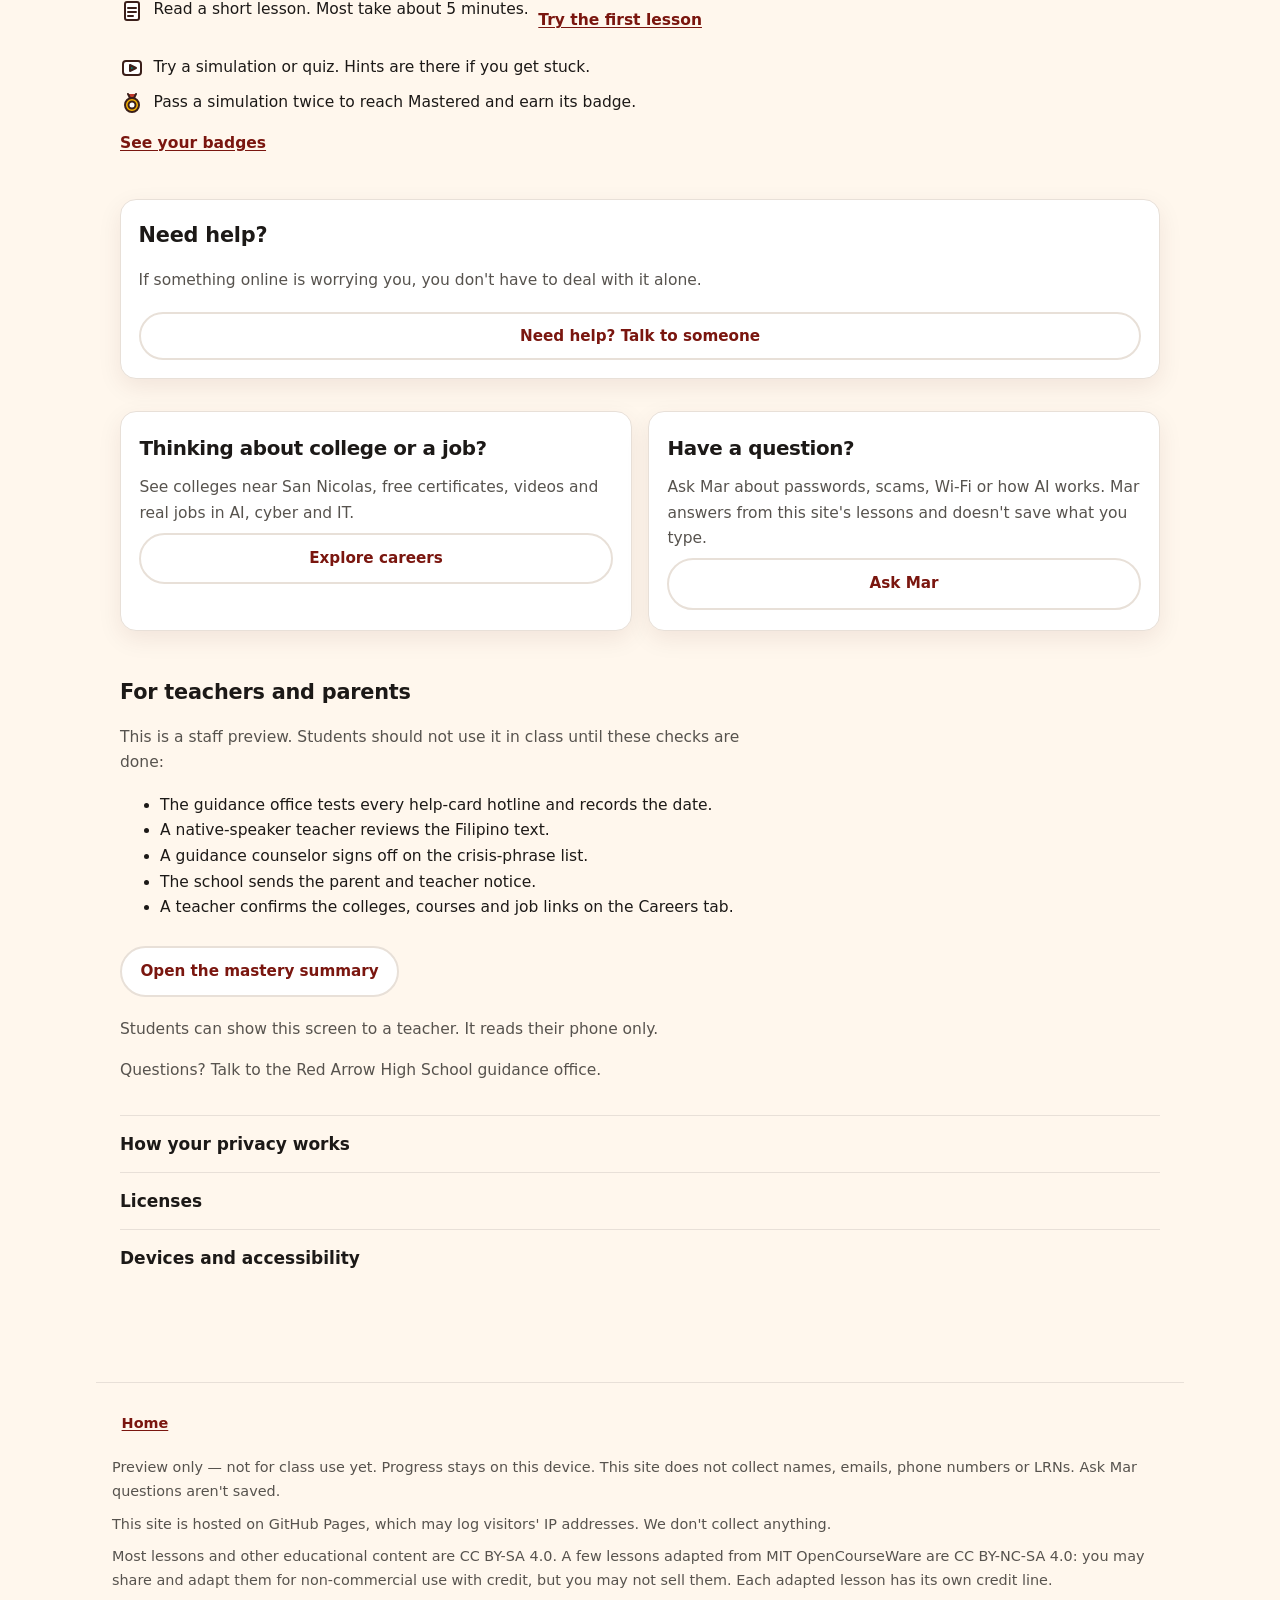
==== commit 17b7aa76: "v28: Home page polish — full-bleed map hero, clear headline, live lesson/course counts, paired butto" ====
--- a/about.html
+++ b/about.html
@@ -1 +1 @@
-<!DOCTYPE html><html lang="en"><head><script>(function(){try{var p=localStorage.getItem("ra-proj")==="1";var t=p?"light":localStorage.getItem("ra-theme");if(t!=="light"&&t!=="dark")t=(window.matchMedia&&matchMedia("(prefers-color-scheme: dark)").matches)?"dark":"light";document.documentElement.setAttribute("data-theme",t)}catch(e){}})();</script><meta charset="utf-8"><meta name="robots" content="noindex, nofollow"><meta name="viewport" content="width=device-width, initial-scale=1"><meta name="theme-color" content="#7a160f"><title>Home · Red Arrow Hub</title><link rel="stylesheet" href="css/styles.css"><link rel="stylesheet" href="v2.css"><link rel="icon" href="assets/logo.svg"><link rel="manifest" href="manifest.webmanifest"></head><body data-page="about"><a class="skip-link" href="#main">Skip to content</a><header class="site-header" id="shell-header"><div class="header-inner"><a class="logo" href="index.html"><img src="assets/logo.svg" width="36" height="36" alt=""><span class="logo-text"><strong>Red Arrow Hub</strong><span>San Nicolas, Pangasinan</span></span></a></div></header><div class="staff-banner" role="note"><details><summary><strong>Staff preview</strong> — not for students yet</summary><p><strong>Staff preview</strong> — for Red Arrow teachers and staff only. Not for students yet. <span lang="fil">· <strong>Preview para sa staff</strong> — hindi pa para sa mga estudyante. (FIL: DRAFT)</span></p></details></div><main id="main" class="wrap" tabindex="-1"><p class="boot-msg" role="status"><span class="boot-dot" aria-hidden="true"></span>Loading lessons… · Naglo-load ang mga aralin…</p><noscript><p class="boot-msg">Red Arrow Hub needs JavaScript to show lessons. Please turn it on in your browser settings, or ask a teacher for help. · Kailangan ng JavaScript ng Red Arrow Hub. Paki-on ito sa browser settings, o magtanong sa guro.</p></noscript></main><script defer src="data.js"></script><script defer src="askmar/askmar-safety.js"></script><script defer src="v2.js"></script><script defer src="home.js"></script></body></html>
+<!DOCTYPE html><html lang="en"><head><script>(function(){try{var p=localStorage.getItem("ra-proj")==="1";var t=p?"light":localStorage.getItem("ra-theme");if(t!=="light"&&t!=="dark")t=(window.matchMedia&&matchMedia("(prefers-color-scheme: dark)").matches)?"dark":"light";document.documentElement.setAttribute("data-theme",t)}catch(e){}})();</script><meta charset="utf-8"><meta name="robots" content="noindex, nofollow"><meta name="viewport" content="width=device-width, initial-scale=1"><meta name="theme-color" content="#7a160f"><title>Home · Red Arrow Hub</title><link rel="stylesheet" href="css/styles.css"><link rel="stylesheet" href="v2.css"><link rel="icon" href="assets/logo.svg"><link rel="manifest" href="manifest.webmanifest"></head><body data-page="about"><a class="skip-link" href="#main">Skip to content</a><header class="site-header" id="shell-header"><div class="header-inner"><a class="logo" href="index.html"><img src="assets/logo.svg" width="36" height="36" alt=""><span class="logo-text"><strong>Red Arrow Hub</strong><span>San Nicolas, Pangasinan</span></span></a></div></header><div class="staff-banner" role="note"><details><summary><strong>Staff preview</strong> — not for students yet</summary><p><strong>Staff preview</strong> — for Red Arrow teachers and staff only. Not for students yet. <span lang="fil">· <strong>Preview para sa staff</strong> — hindi pa para sa mga estudyante. (FIL: DRAFT)</span></p></details></div><main id="main" class="wrap" tabindex="-1"><p class="boot-msg" role="status"><span class="boot-dot" aria-hidden="true"></span>Loading lessons… · Naglo-load ang mga aralin…</p><noscript><p class="boot-msg">Red Arrow Hub needs JavaScript to show lessons. Please turn it on in your browser settings, or ask a teacher for help. · Kailangan ng JavaScript ng Red Arrow Hub. Paki-on ito sa browser settings, o magtanong sa guro.</p></noscript></main><script defer src="data.js"></script><script defer src="catalog.js"></script><script defer src="askmar/askmar-safety.js"></script><script defer src="v2.js"></script><script defer src="home.js"></script></body></html>
--- a/v2.css
+++ b/v2.css
@@ -459,7 +459,7 @@
 html[data-theme="dark"] .about-link{color:var(--teal-text)}
 /* Footer stays a cream surface in every theme, so the footer link stays dark rust. */
 .site-footer .about-link,html[data-theme="dark"] .site-footer .about-link{color:#7a160f}
-.about-page h2{margin:1.2rem 0 .35rem;font-size:1.15rem}
+.about-page h2{margin:0 0 .6rem;font-size:1.3rem;font-weight:800;letter-spacing:-.01em}.home-page section p,.home-page section li{font-size:.97rem}.home-page section>p,.hm-card p,.hm-help p{color:var(--muted)}
 .about-page p,.about-page li{max-width:40rem;overflow-wrap:anywhere}
 .about-devices{margin:.4rem 0 1rem;padding-left:1.2rem}
 .about-page .unverified-note{margin:.4rem 0 1rem}
@@ -507,18 +507,23 @@
 .deep-show{position:fixed;inset:0;z-index:60;background:var(--paper,#fff);display:flex;align-items:center;justify-content:center;padding:1rem}
 .deep-show-in{max-width:40rem;width:100%}.deep-show-t{font-size:1.4rem;white-space:pre-wrap;color:var(--ink)}
 .deep-help p{margin:.4rem 0}
-.home-hero{background:#0e1730;color:#eef2f8;border-radius:16px;padding:16px 16px 20px;margin:0 0 1.5rem}
-.home-hero h1{color:#eef2f8;margin:.6rem 0 .25rem;font-size:clamp(1.5rem,5vw,2.1rem);letter-spacing:-.02em}
-.home-hero p{color:#cbd5e1;margin:0 0 .5rem;max-width:36rem}
-.home-map{display:block;width:100%;height:auto;max-height:240px;object-fit:contain}
-.home-actions{display:flex;flex-wrap:wrap;align-items:center;gap:.75rem 1rem;margin-top:1rem}
-.home-help-link{background:none;border:0;color:#5eead4;font:inherit;font-weight:700;text-decoration:underline;min-height:48px;cursor:pointer;padding:0}
-.home-mission{border-left:6px solid var(--red);padding:.25rem 0 .25rem 1rem;margin:0 0 1.75rem}
+/* v28 Home hero: full-bleed map fading into the page; heading overlaps its bottom edge */
+.hm-hero{margin:0 0 2rem}.hm-banner{position:relative;margin:0 -1rem;background:#05070d;overflow:hidden}
+.hm-banner::after{content:"";position:absolute;inset:0;background:linear-gradient(transparent 20%,var(--bg) 72%)}
+.home-map{display:block;width:100%;height:clamp(170px,44vw,300px);object-fit:cover}
+.hm-hero-text{position:relative;z-index:1;margin-top:-2.5rem}.hm-eyebrow{margin:0 0 .4rem;font-size:.78rem!important;font-weight:800;letter-spacing:.06em;text-transform:uppercase;color:var(--kicker)!important}
+.hm-hero h1{margin:0 0 .6rem;font-size:clamp(1.65rem,6.4vw,2.5rem);line-height:1.15;font-weight:800;letter-spacing:-.02em;max-width:34rem}.hm-lead{margin:0 0 1.1rem;max-width:36rem}
+.hm-actions{display:flex;flex-wrap:wrap;gap:.6rem}.hm-actions .btn{min-height:48px;justify-content:center}.hm-stats{list-style:none;padding:0;margin:1rem 0 0;display:flex;flex-wrap:wrap;gap:.5rem}
+.hm-stat{padding:.35rem .8rem;border:1px solid var(--line);border-radius:999px;background:var(--card);font-size:.85rem!important;font-weight:700}
+.hm-mission{margin:0 0 2rem}.hm-mission .mission-text{font-size:1.05rem;line-height:1.55}.hm-card{display:flex;flex-direction:column;align-items:flex-start;gap:.5rem}.hm-card h3,.hm-card p{margin:0}
+.hm-ic{width:56px;height:56px;object-fit:cover;object-position:60% 50%;border-radius:12px;border:1px solid var(--line);background:#f4efe8}
+.hm-help{margin:0 0 2rem;padding:1.1rem}.hm-help p{margin:0 0 .75rem}
+@media (max-width:600px){.hm-actions .btn{flex:1 1 100%}}@media (min-width:768px){.hm-banner{margin:0;border-radius:16px 16px 0 0}}
 .mission-text{font-size:1.15rem;line-height:1.55;margin:0 0 .75rem;max-width:40rem}
 .trust-list{list-style:none;padding:0;margin:0;display:grid;gap:.4rem}
 .trust-list li{padding-left:1.5rem;position:relative}
 .trust-list li::before{content:"✓";position:absolute;left:0;color:var(--teal);font-weight:800}
-.home-courses,.home-steps,.home-next,.home-staff{margin:0 0 1.75rem}
+.home-courses,.home-steps,.home-next,.home-staff{margin:0 0 2rem}
 .home-course,.home-next .card{margin:0 0 .75rem}
 .home-course a:not(.btn),.home-steps a{display:inline-flex;align-items:center;min-height:48px;font-weight:700}
 .home-steps ol{padding-left:0;list-style:none;display:grid;gap:.6rem}
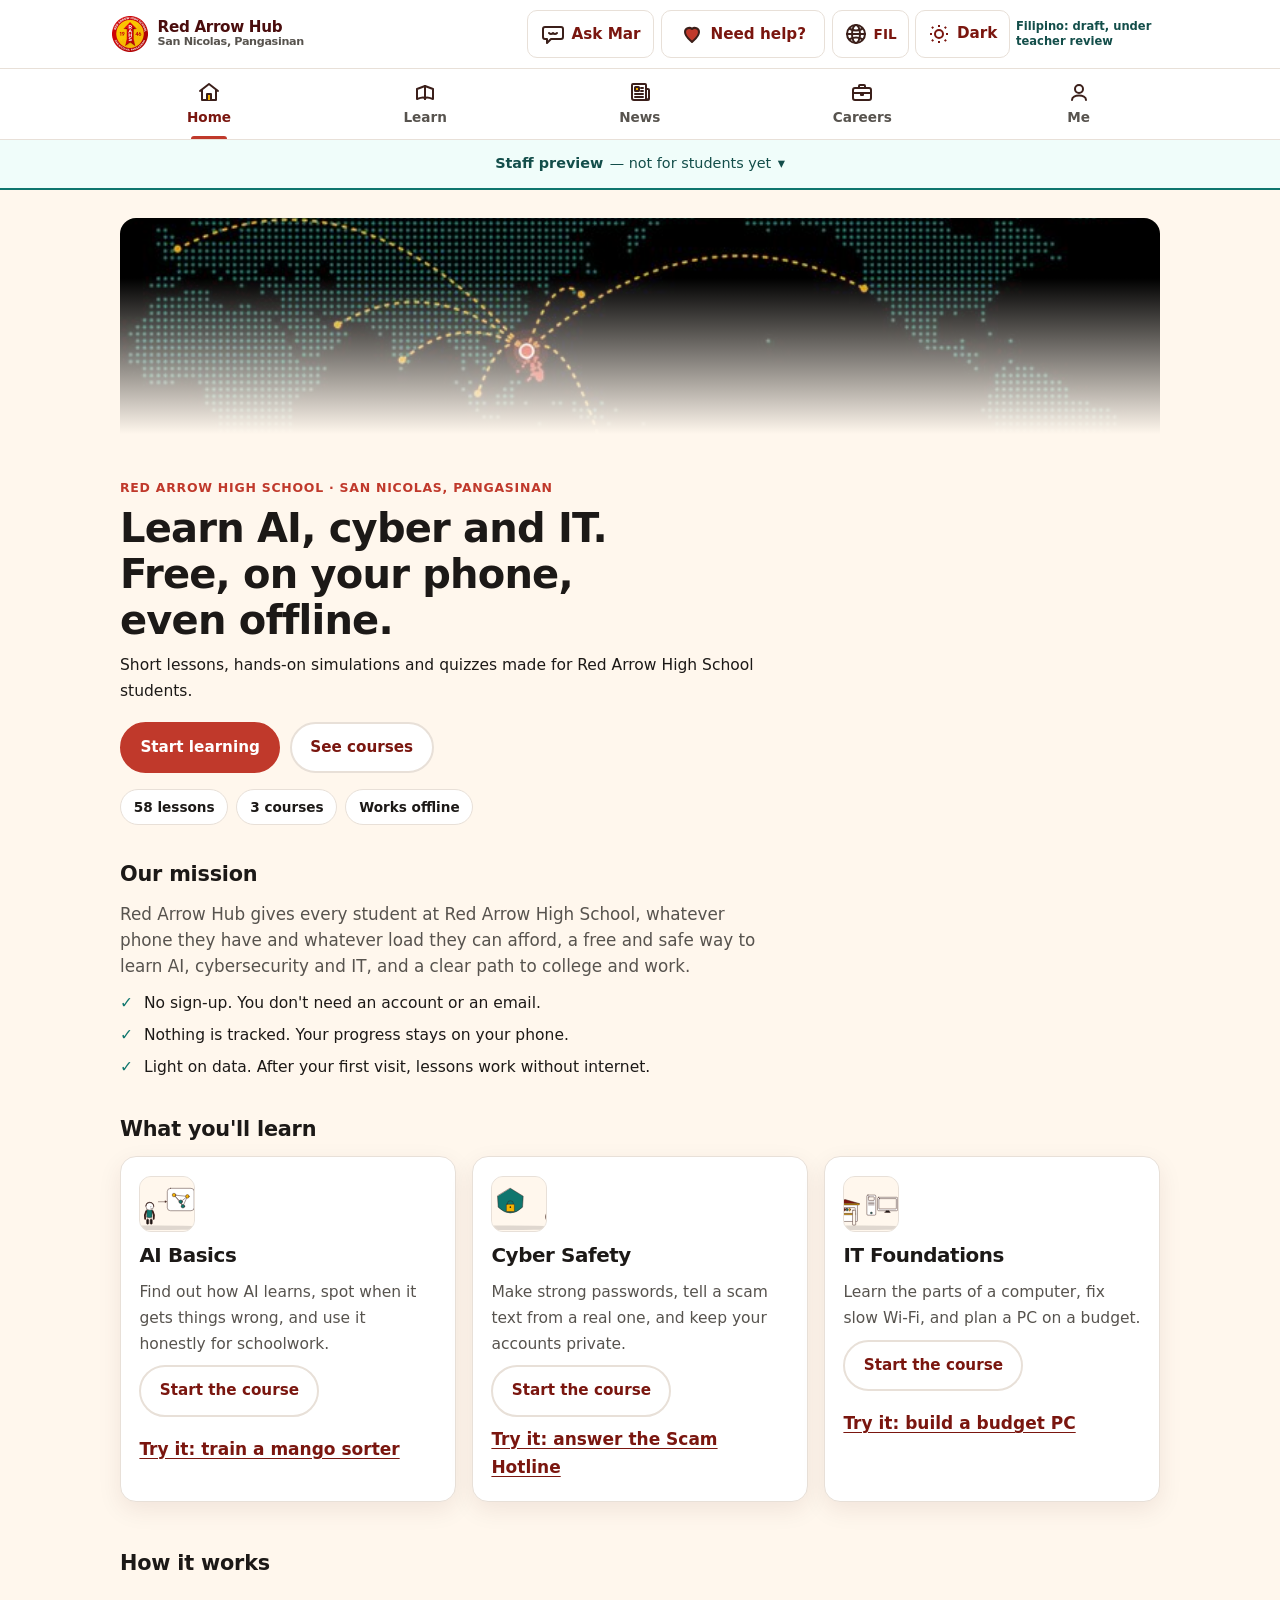
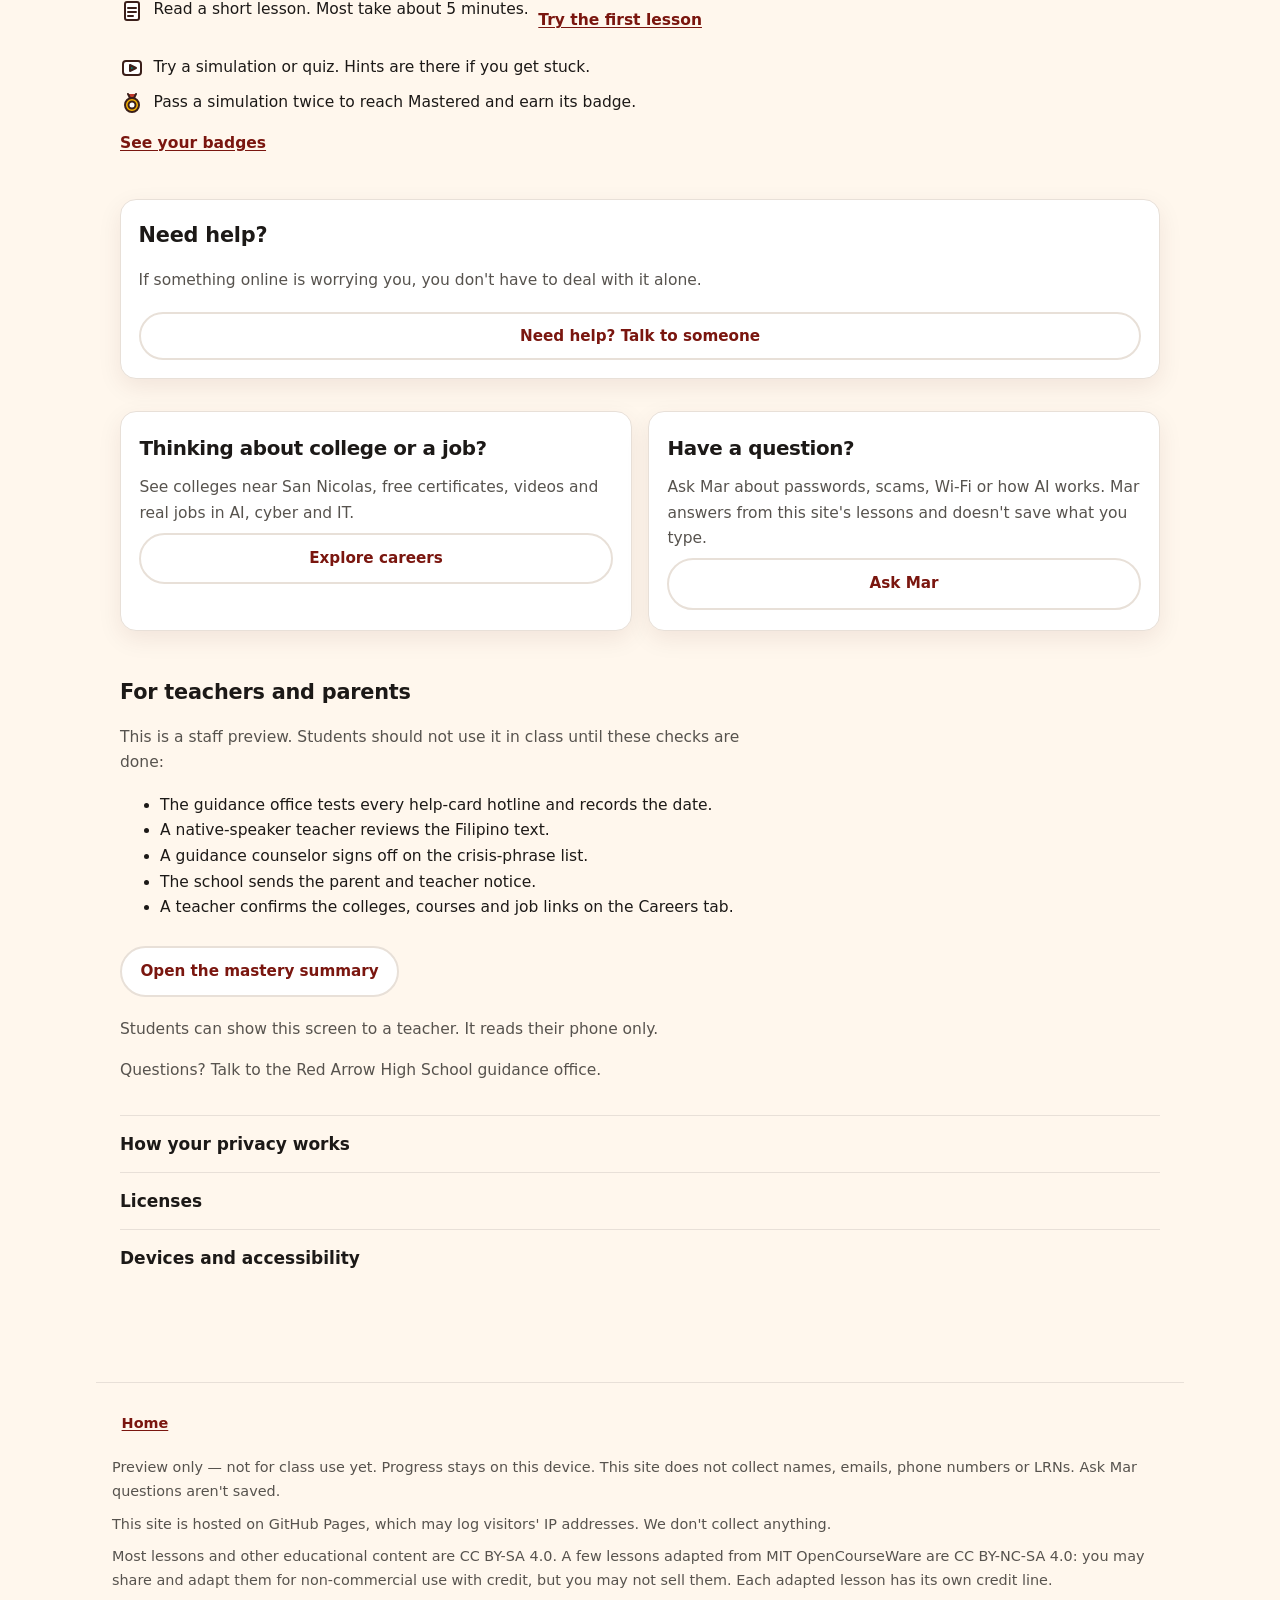
==== commit 12fa3cd2: "v30: RAHS seal as main logo — header, favicon, apple-touch, manifest icons (staff preview)" ====
--- a/about.html
+++ b/about.html
@@ -1 +1 @@
-<!DOCTYPE html><html lang="en"><head><script>(function(){try{var p=localStorage.getItem("ra-proj")==="1";var t=p?"light":localStorage.getItem("ra-theme");if(t!=="light"&&t!=="dark")t=(window.matchMedia&&matchMedia("(prefers-color-scheme: dark)").matches)?"dark":"light";document.documentElement.setAttribute("data-theme",t)}catch(e){}})();</script><meta charset="utf-8"><meta name="robots" content="noindex, nofollow"><meta name="viewport" content="width=device-width, initial-scale=1"><meta name="theme-color" content="#7a160f"><title>Home · Red Arrow Hub</title><link rel="stylesheet" href="css/styles.css"><link rel="stylesheet" href="v2.css"><link rel="icon" href="assets/logo.svg"><link rel="manifest" href="manifest.webmanifest"></head><body data-page="about"><a class="skip-link" href="#main">Skip to content</a><header class="site-header" id="shell-header"><div class="header-inner"><a class="logo" href="index.html"><img src="assets/logo.svg" width="36" height="36" alt=""><span class="logo-text"><strong>Red Arrow Hub</strong><span>San Nicolas, Pangasinan</span></span></a></div></header><div class="staff-banner" role="note"><details><summary><strong>Staff preview</strong> — not for students yet</summary><p><strong>Staff preview</strong> — for Red Arrow teachers and staff only. Not for students yet. <span lang="fil">· <strong>Preview para sa staff</strong> — hindi pa para sa mga estudyante. (FIL: DRAFT)</span></p></details></div><main id="main" class="wrap" tabindex="-1"><p class="boot-msg" role="status"><span class="boot-dot" aria-hidden="true"></span>Loading lessons… · Naglo-load ang mga aralin…</p><noscript><p class="boot-msg">Red Arrow Hub needs JavaScript to show lessons. Please turn it on in your browser settings, or ask a teacher for help. · Kailangan ng JavaScript ng Red Arrow Hub. Paki-on ito sa browser settings, o magtanong sa guro.</p></noscript></main><script defer src="data.js"></script><script defer src="catalog.js"></script><script defer src="askmar/askmar-safety.js"></script><script defer src="v2.js"></script><script defer src="home.js"></script></body></html>
+<!DOCTYPE html><html lang="en"><head><script>(function(){try{var p=localStorage.getItem("ra-proj")==="1";var t=p?"light":localStorage.getItem("ra-theme");if(t!=="light"&&t!=="dark")t=(window.matchMedia&&matchMedia("(prefers-color-scheme: dark)").matches)?"dark":"light";document.documentElement.setAttribute("data-theme",t)}catch(e){}})();</script><meta charset="utf-8"><meta name="robots" content="noindex, nofollow"><meta name="viewport" content="width=device-width, initial-scale=1"><meta name="theme-color" content="#7a160f"><title>Home · Red Arrow Hub</title><link rel="stylesheet" href="css/styles.css"><link rel="stylesheet" href="v2.css"><link rel="icon" href="assets/seal-32.png" sizes="32x32" type="image/png"><link rel="apple-touch-icon" href="assets/apple-touch-icon.png"><link rel="manifest" href="manifest.webmanifest"></head><body data-page="about"><a class="skip-link" href="#main">Skip to content</a><header class="site-header" id="shell-header"><div class="header-inner"><a class="logo" href="index.html"><img src="assets/seal-72.png" width="36" height="36" alt="Red Arrow High School seal"><span class="logo-text"><strong>Red Arrow Hub</strong><span>San Nicolas, Pangasinan</span></span></a></div></header><div class="staff-banner" role="note"><details><summary><strong>Staff preview</strong> — not for students yet</summary><p><strong>Staff preview</strong> — for Red Arrow teachers and staff only. Not for students yet. <span lang="fil">· <strong>Preview para sa staff</strong> — hindi pa para sa mga estudyante. (FIL: DRAFT)</span></p></details></div><main id="main" class="wrap" tabindex="-1"><p class="boot-msg" role="status"><span class="boot-dot" aria-hidden="true"></span>Loading lessons… · Naglo-load ang mga aralin…</p><noscript><p class="boot-msg">Red Arrow Hub needs JavaScript to show lessons. Please turn it on in your browser settings, or ask a teacher for help. · Kailangan ng JavaScript ng Red Arrow Hub. Paki-on ito sa browser settings, o magtanong sa guro.</p></noscript></main><script defer src="data.js"></script><script defer src="catalog.js"></script><script defer src="askmar/askmar-safety.js"></script><script defer src="v2.js"></script><script defer src="home.js"></script></body></html>
